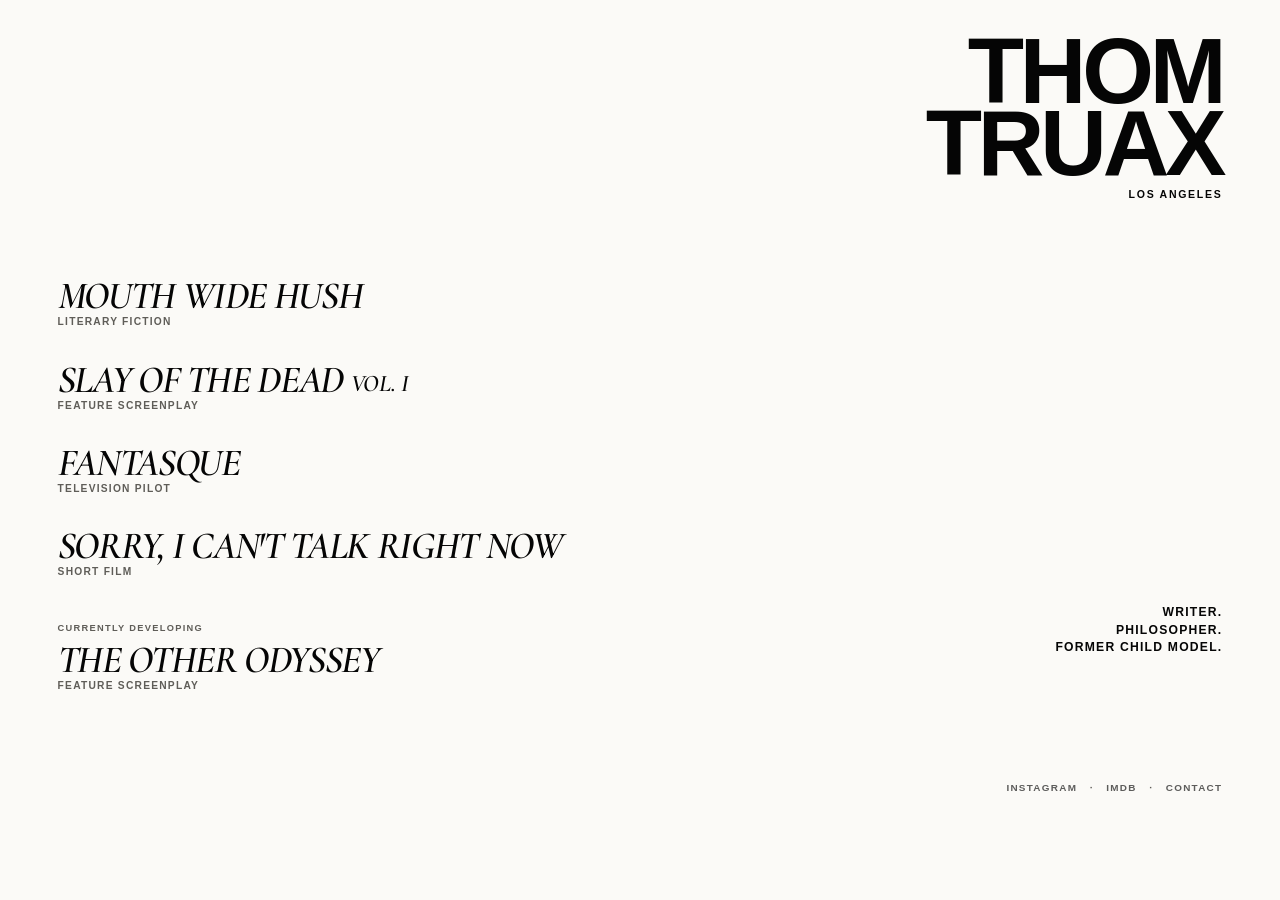
==== index.html @ f1294ccc "Fantasque" ====
<!DOCTYPE html>
<html lang="en">

<head>
    <meta charset="UTF-8">
    <meta name="viewport" content="width=device-width, initial-scale=1">

    <title>Thom Truax</title>
    <meta name="description" content="The official website of Thom Truax, writer based in Los Angeles.">

    <link rel="preconnect" href="https://fonts.googleapis.com">
    <link rel="preconnect" href="https://fonts.gstatic.com" crossorigin>
    <link href="https://fonts.googleapis.com/css2?family=Cormorant+Garamond:wght@400;500;600;700&display=swap" rel="stylesheet">

    <link rel="stylesheet" href="style.css">
</head>

<body class="home-page">
    <main class="page">
        <header class="hero">
            <h1>THOM TRUAX</h1>
            <p class="location">Los Angeles</p>
        </header>

        <hr>

        <section class="projects">
            <ul>
                <li>
                    <a class="mouth-wide-hush-link" href="mouth-wide-hush.html">
                        <span class="title">MOUTH WIDE HUSH</span>
                        <span class="medium">Literary Fiction</span>
                    </a>
                </li>

                <li>
                    <a class="slay-link" href="slay-of-the-dead.html">
                        <span class="title">SLAY OF THE DEAD <span class="volume">VOL. I</span></span>
                        <span class="medium">Feature Screenplay</span>
                    </a>
                </li>

                <li>
                    <a class="phantasmagoria-link" href="phantasmagoria.html">
                        <span class="title">FANTASQUE</span>
                        <span class="medium">Television Pilot</span>
                    </a>
                </li>

                <li>
                    <a class="sorry-link" href="sorry-i-cant-talk.html">
                        <span class="title">SORRY, I CAN'T TALK RIGHT NOW</span>
                        <span class="medium">Short Film</span>
                    </a>
                </li>

                <li class="current-development">
                    <p class="development-label">Currently Developing</p>
                    <a class="other-odyssey-link" href="the-other-odyssey.html">
                        <span class="title">THE OTHER ODYSSEY</span>
                        <span class="medium">Feature Screenplay</span>
                    </a>
                </li>
            </ul>
        </section>

        <hr>

        <section class="about">
            <p>
                Writer.<br>
                Philosopher.<br>
                Former Child Model.
            </p>
        </section>

        <hr>

        <footer>
            <nav>
                <a href="https://www.instagram.com/thomtruax/" target="_blank" rel="noopener">Instagram</a>
                <span>·</span>
                <a href="https://www.imdb.com/name/nm4881147/" target="_blank" rel="noopener">IMDb</a>
                <span>·</span>
                <a href="mailto:thomtruax@gmail.com">Contact</a>
            </nav>
        </footer>
    </main>

    <script>
        document.querySelector(".mouth-wide-hush-link").addEventListener("click", function(event){
            if (event.metaKey || event.ctrlKey || event.shiftKey || event.altKey || event.button !== 0) {
                return;
            }

            event.preventDefault();
            var destination = event.currentTarget.href;
            document.body.classList.add("fade-to-black");

            window.setTimeout(function(){
                window.location.href = destination;
            }, 320);
        });
    </script>
</body>

</html>
---- style.css ----
/*==================================================
THOM TRUAX
STYLE.CSS
==================================================*/

:root{
    --paper:#fbfaf7;
    --ink:#050505;
    --soft:#5f5d58;
    --rule:#ddd5ca;
    --accent:#8f7657;
    --column:540px;
    --serif:"Cormorant Garamond",serif;
    --sans:"Helvetica Neue",Arial,sans-serif;
    --condensed:"Arial Narrow","Helvetica Neue Condensed","Roboto Condensed","Helvetica Neue",Arial,sans-serif;
    --moose-cursor:url("data:image/svg+xml,%3Csvg xmlns='http://www.w3.org/2000/svg' width='54' height='46' viewBox='0 0 54 46'%3E%3Cpath d='M13 9 C8 2 5 2 3 4 C7 7 8 11 8 16 C5 14 3 15 2 17 C5 20 9 20 12 18 C15 21 19 23 22 24 L22 31 C20 34 19 38 21 42 L33 42 C35 38 34 34 32 31 L32 24 C35 23 39 21 42 18 C45 20 49 20 52 17 C51 15 49 14 46 16 C46 11 47 7 51 4 C49 2 46 2 41 9 C40 5 38 3 35 3 C36 7 36 11 34 15 C32 13 30 12 27 12 C24 12 22 13 20 15 C18 11 18 7 19 3 C16 3 14 5 13 9 Z' fill='%23050505'/%3E%3Cpath d='M20 23 C20 16 34 16 34 23 L32 34 C31 38 23 38 22 34 Z' fill='%23806a4c'/%3E%3Cpath d='M19 23 L12 21 L16 27 Z M35 23 L42 21 L38 27 Z' fill='%23806a4c'/%3E%3Cpath d='M24 27 L30 27 L28 34 L26 34 Z' fill='%23050505'/%3E%3Ccircle cx='24' cy='24' r='1.3' fill='%23f2e6c9'/%3E%3Ccircle cx='30' cy='24' r='1.3' fill='%23f2e6c9'/%3E%3Cpath d='M21 18 C24 16 30 16 33 18' stroke='%23f2e6c9' stroke-width='1.3' fill='none' opacity='.8'/%3E%3C/svg%3E") 27 23;
    --mask-cursor:url("data:image/svg+xml,%3Csvg xmlns='http://www.w3.org/2000/svg' width='32' height='24' viewBox='0 0 32 24'%3E%3Cpath d='M3 8 C7 3 12 5 16 8 C20 5 25 3 29 8 C27 15 22 19 16 17 C10 19 5 15 3 8 Z' fill='%23050505'/%3E%3Cellipse cx='11' cy='10' rx='3.2' ry='2.1' fill='%23fbfaf7'/%3E%3Cellipse cx='21' cy='10' rx='3.2' ry='2.1' fill='%23fbfaf7'/%3E%3Cpath d='M14 15 C15 16 17 16 18 15' stroke='%23b08a55' stroke-width='1' fill='none'/%3E%3C/svg%3E") 16 12;
    --lipstick-cursor:url("data:image/svg+xml,%3Csvg xmlns='http://www.w3.org/2000/svg' width='28' height='32' viewBox='0 0 28 32'%3E%3Cpath d='M13 2 L20 7 L16 14 L8 9 Z' fill='%23c43b71'/%3E%3Cpath d='M8 9 L16 14 L12 22 L4 17 Z' fill='%23050505'/%3E%3Cpath d='M4 17 L12 22 L10 29 L1 24 Z' fill='%23fbfaf7' stroke='%23050505' stroke-width='1.4'/%3E%3Cpath d='M12 22 L20 27 L18 31 L10 29 Z' fill='%23050505'/%3E%3Cpath d='M10 5 L17 10' stroke='%23fbfaf7' stroke-width='1' opacity='.75'/%3E%3C/svg%3E") 7 25;
    --eggplant-cursor:url("data:image/svg+xml,%3Csvg xmlns='http://www.w3.org/2000/svg' width='40' height='40' viewBox='0 0 40 40'%3E%3Cpath d='M21 8 C18 9 15 11 12 14 C6 20 5 29 10 34 C15 39 24 37 30 31 C34 27 36 23 35 18 C34 13 27 6 21 8 Z' fill='%235b2a86'/%3E%3Cpath d='M16 13 C10 18 8 27 12 31 C16 35 25 33 30 27 C32 25 33 22 33 20 C30 24 27 28 22 31 C17 34 13 33 11 30 C8 25 10 18 16 13 Z' fill='%238a4fc4' opacity='.95'/%3E%3Cpath d='M21 9 C22 5 25 3 29 4 C28 7 26 9 23 10 C26 9 30 9 34 12 C30 14 26 14 23 11 C24 14 23 17 20 20 C18 16 18 12 21 9 Z' fill='%23418a39'/%3E%3Cpath d='M25 4 C26 6 25 9 22 11' stroke='%23b5d74a' stroke-width='1.6' fill='none' stroke-linecap='round'/%3E%3C/svg%3E") 10 30;
    --moon-cursor:url("assets/moon-cursor.png") 32 32;
    --trireme-cursor:url("data:image/svg+xml,%3Csvg xmlns='http://www.w3.org/2000/svg' width='38' height='26' viewBox='0 0 38 26'%3E%3Cg fill='%23050505'%3E%3Cpath d='M18 1h1.5v15H18z'/%3E%3Cpath d='M17 3 7 14h10zM20.5 4v10h9z'/%3E%3Cpath d='M3 16h31l-4 6H8z'/%3E%3Cpath d='m3 17-3 2 7 .5z'/%3E%3Cpath d='m10 20-6 5h2l6-5zm5 0-5 6h2l5-6zm5 0-3 6h2l3-6zm5 0-1 6h2l1-6zm5 0 2 5h2l-2-5z'/%3E%3C/g%3E%3C/svg%3E") 4 19;
}

*,
*::before,
*::after{
    box-sizing:border-box;
}

html{
    margin:0;
    padding:0;
}

body,
h1,
p,
ul,
li,
hr{
    margin:0;
    padding:0;
}

body{
    background:var(--paper);
    color:var(--ink);
    font-family:var(--serif);
    font-size:18.5px;
    line-height:1.62;
    text-rendering:optimizeLegibility;
    -webkit-font-smoothing:antialiased;
}

body::after{
    content:"";
    position:fixed;
    inset:0;
    z-index:20;
    background:#000;
    opacity:0;
    pointer-events:none;
    transition:opacity .32s ease;
}

body.fade-to-black::after{
    opacity:1;
}

.page{
    width:min(76vw,var(--column));
    margin:clamp(4.6rem,9vw,6.75rem) auto clamp(3.25rem,7vw,5rem);
}

/* Masthead */

.hero{
    display:flex;
    flex-direction:column;
    align-items:flex-end;
    text-align:right;
    margin-bottom:3.15rem;
}

.hero h1{
    font-size:clamp(2.28rem,5.1vw,2.56rem);
    font-weight:500;
    line-height:1;
    letter-spacing:.105em;
    text-transform:uppercase;
    transform:translateX(clamp(1.9rem,5vw,2.85rem));
}

.location{
    margin-top:.4rem;
    color:var(--soft);
    font-size:.7rem;
    letter-spacing:.36em;
    text-transform:uppercase;
    transform:translateX(clamp(1.9rem,5vw,2.85rem));
}

/* Project Pages */

.index-link{
    margin-bottom:clamp(3.5rem,8vw,5.5rem);
    font-size:.78rem;
    letter-spacing:.08em;
    line-height:1.4;
    text-transform:uppercase;
}

.index-link a{
    color:var(--ink);
    opacity:.62;
    text-decoration:none;
    transition:opacity .24s ease;
}

.project-header{
    max-width:32rem;
}

.project-header h1{
    font-size:clamp(2.15rem,6vw,3.25rem);
    font-weight:500;
    letter-spacing:.035em;
    line-height:1.02;
    text-transform:uppercase;
}

.project-medium{
    margin-bottom:.65rem;
    color:var(--soft);
    font-size:.78rem;
    font-style:italic;
    letter-spacing:.025em;
}

.project-status{
    margin-top:.9rem;
    color:var(--soft);
    font-family:var(--sans);
    font-size:.68rem;
    font-weight:700;
    letter-spacing:.14em;
    line-height:1;
    text-transform:uppercase;
}

.other-odyssey-page{
    min-height:100svh;
    overflow:hidden;
    background:
        url("assets/other-odyssey-goddess-decay.png?v=4") center center / clamp(40rem,55vw,55rem) auto repeat,
        #d8c5a6;
    color:#17130f;
}

.other-odyssey-page::before{
    content:"";
    position:fixed;
    inset:0;
    z-index:0;
    background:
        radial-gradient(ellipse 48% 20% at 50% 17%,rgba(250,246,236,.9) 0%,rgba(250,246,236,.68) 46%,rgba(250,246,236,.18) 78%,transparent 100%),
        linear-gradient(180deg,rgba(247,239,222,.2),rgba(247,239,222,.04) 58%);
    pointer-events:none;
}

.other-odyssey-page .page{
    position:relative;
    z-index:1;
    width:100%;
    height:100svh;
    margin:0;
    padding:clamp(1.35rem,3.2vw,2.8rem) clamp(1.35rem,4vw,4rem);
    display:grid;
    grid-template-rows:1fr;
}

.other-odyssey-page .project-header{
    width:min(92vw,60rem);
    max-width:none;
    align-self:start;
    justify-self:center;
    margin-top:clamp(2.4rem,7vh,5.25rem);
    text-align:center;
    text-shadow:0 1px 0 rgba(245,233,210,.72);
}

.other-odyssey-page .project-header h1{
    font-size:clamp(2.55rem,6.6vw,6.4rem);
    font-weight:500;
    letter-spacing:.065em;
    line-height:.88;
}

.other-odyssey-page .project-medium{
    margin-bottom:.75rem;
    color:#2d261e;
    font-family:var(--sans);
    font-size:.68rem;
    font-style:normal;
    font-weight:700;
    letter-spacing:.14em;
    line-height:1;
    text-transform:uppercase;
}

.other-odyssey-page .project-status{
    margin-top:1.15rem;
    color:#2d261e;
    font-size:.62rem;
    letter-spacing:.18em;
}

@media (max-width:700px){
    .other-odyssey-page{
        background-size:40rem auto;
        background-position:center center;
    }

    .other-odyssey-page .page{
        padding:1.3rem;
    }

    .other-odyssey-page .project-header{
        width:100%;
        margin-top:4.4rem;
    }

    .other-odyssey-page .project-header h1{
        font-size:clamp(2.55rem,14vw,4.1rem);
        line-height:.86;
    }
}

.project-intro{
    max-width:26rem;
}

.project-intro p{
    color:#46413c;
    font-size:.92rem;
    line-height:1.84;
}

.project-sorry-i-cant-talk{
    min-height:100svh;
    overflow:hidden;
    background:#080404;
    color:#fff4df;
    cursor:var(--eggplant-cursor),auto;
    font-family:var(--serif);
}

.project-sorry-i-cant-talk a{
    cursor:var(--eggplant-cursor),pointer;
}

.sorry-canvas{
    position:relative;
    width:100%;
    min-height:100svh;
    padding:clamp(1.2rem,3vw,2.75rem);
    overflow:hidden;
}

.sorry-image{
    position:fixed;
    inset:0;
    z-index:0;
    width:100vw;
    height:100svh;
    margin:0;
    overflow:hidden;
    background:#080404;
}

.sorry-image::after{
    content:"";
    position:absolute;
    inset:0;
    background:
        linear-gradient(90deg,rgba(7,3,3,.5),rgba(7,3,3,.03) 32%,rgba(7,3,3,.36)),
        linear-gradient(0deg,rgba(5,2,2,.82),rgba(5,2,2,.18) 36%,rgba(5,2,2,.22) 72%,rgba(5,2,2,.58));
    pointer-events:none;
}

.sorry-image img{
    width:100%;
    height:100%;
    display:block;
    object-fit:cover;
    object-position:center center;
    transform:translateX(1.2%) scale(1.018);
    transform-origin:center center;
    filter:saturate(.92) contrast(1.05) brightness(.9);
}

.sorry-nav,
.sorry-poster{
    position:relative;
    z-index:2;
}

.sorry-nav{
    display:flex;
    align-items:flex-start;
    justify-content:space-between;
    gap:1rem;
    font-family:var(--sans);
    font-size:.64rem;
    font-weight:800;
    letter-spacing:.14em;
    line-height:1;
    text-transform:uppercase;
}

.sorry-nav a{
    color:#fff4df;
    opacity:.72;
    text-decoration:none;
    text-shadow:0 1px 14px rgba(0,0,0,.9);
    transition:opacity .24s ease;
}

.sorry-poster{
    position:relative;
    min-height:calc(100svh - clamp(2.4rem,6vw,5.5rem));
    display:grid;
    grid-template-columns:minmax(9rem,1fr) minmax(24rem,58rem) minmax(9rem,1fr);
    grid-template-rows:1fr;
    align-items:end;
    padding-top:clamp(2.8rem,6vw,5.25rem);
}

.sorry-laurels{
    align-self:center;
    width:min(16vw,12rem);
    display:flex;
    flex-direction:column;
    align-items:center;
    justify-content:center;
    gap:clamp(1rem,2vw,1.6rem);
}

.sorry-laurels-left{
    grid-column:1;
    justify-self:start;
    margin-left:clamp(.25rem,2vw,2rem);
}

.sorry-laurels-right{
    grid-column:3;
    justify-self:end;
    margin-right:clamp(.25rem,2vw,2rem);
}

.sorry-laurels img{
    width:clamp(5.75rem,11vw,10rem);
    max-height:clamp(4rem,7.2vw,7rem);
    object-fit:contain;
    filter:drop-shadow(0 .14rem .35rem rgba(0,0,0,.75));
}

.sorry-laurels .sorry-laurel-feature{
    width:clamp(7.5rem,15vw,14rem);
    max-height:clamp(5rem,9.5vw,9rem);
}

.sorry-laurels-left .sorry-laurel-feature{
    filter:brightness(0) invert(1) drop-shadow(0 .14rem .35rem rgba(0,0,0,.75));
}

.sorry-title-lockup{
    grid-column:2;
    justify-self:center;
    align-self:end;
    width:min(78vw,60rem);
    padding-bottom:clamp(1.15rem,3.1vw,2.6rem);
    text-align:center;
    text-shadow:0 .08rem .75rem rgba(0,0,0,.82),0 .02rem .08rem rgba(0,0,0,.9);
}

.sorry-title-lockup p{
    margin-bottom:clamp(.55rem,1vw,.85rem);
    color:#dfc89f;
    font-family:var(--sans);
    font-size:clamp(.62rem,.95vw,.82rem);
    font-weight:800;
    letter-spacing:.2em;
    line-height:1;
    text-transform:uppercase;
}

.sorry-title-lockup h1{
    margin:0;
    color:rgba(255,241,212,.9);
    font-size:clamp(2.65rem,6.9vw,6.35rem);
    font-weight:600;
    letter-spacing:.025em;
    line-height:.87;
    opacity:.94;
    text-transform:uppercase;
}

@media (hover:hover){
    .sorry-nav a:hover{
        opacity:1;
    }
}

/* Phantasmagoria */

.project-phantasmagoria{
    min-height:100svh;
    background:
        radial-gradient(circle at 44% 39%,rgba(255,226,205,.16),transparent 18rem),
        linear-gradient(90deg,rgba(29,13,21,.82),rgba(29,13,21,.34) 38%,rgba(8,6,10,.58)),
        linear-gradient(0deg,rgba(6,4,7,.88),rgba(6,4,7,.22) 44%,rgba(255,226,236,.16)),
        url("assets/P1.jpg") center center / cover no-repeat fixed,
        #120b10;
    color:#fff0e4;
    background-blend-mode:soft-light,multiply,normal,normal;
    cursor:var(--moose-cursor),auto;
}

.project-phantasmagoria a{
    cursor:var(--moose-cursor),pointer;
}

.project-phantasmagoria::before{
    content:"";
    position:fixed;
    inset:0;
    z-index:-1;
    background:
        linear-gradient(180deg,rgba(255,244,224,.1),transparent 22%,rgba(28,9,16,.32)),
        repeating-linear-gradient(90deg,rgba(255,255,255,.035) 0 1px,transparent 1px 8px),
        repeating-linear-gradient(0deg,rgba(255,255,255,.025) 0 1px,transparent 1px 5px),
        radial-gradient(circle at 14% 82%,rgba(214,67,90,.2),transparent 18rem);
    opacity:.46;
    pointer-events:none;
}

.project-phantasmagoria::after{
    content:"";
    position:fixed;
    inset:0;
    z-index:-1;
    background:
        radial-gradient(circle at 50% 50%,transparent 0 28%,rgba(8,4,7,.18) 56%,rgba(8,4,7,.58) 100%),
        linear-gradient(115deg,rgba(255,228,190,.11),transparent 26%,rgba(82,32,56,.18) 70%,transparent);
    filter:blur(10px);
    opacity:.72;
    transform:scale(1.035);
    pointer-events:none;
}

.project-phantasmagoria .page{
    width:100%;
    min-height:100svh;
    margin:0;
    padding:clamp(1.35rem,3vw,2.4rem);
    display:flex;
    flex-direction:column;
    justify-content:space-between;
    gap:clamp(2.5rem,8vw,6rem);
}

.project-phantasmagoria .index-link{
    margin-bottom:0;
    font-family:var(--sans);
    font-size:.66rem;
    font-weight:700;
    letter-spacing:.15em;
}

.project-phantasmagoria .index-link a,
.project-phantasmagoria footer a{
    color:#f4ead9;
    text-shadow:0 1px 16px rgba(0,0,0,.86);
}

.phantasmagoria-copy{
    width:min(84vw,29rem);
    margin:auto auto clamp(2rem,5vw,4.2rem) clamp(.15rem,4vw,4.8rem);
}

.phantasmagoria-copy h1{
    margin:0 0 1rem;
    color:#fff2e3;
    cursor:var(--moose-cursor),auto;
    font-size:clamp(1.8rem,4.7vw,4rem);
    font-style:italic;
    font-weight:600;
    letter-spacing:-.035em;
    line-height:.9;
    text-transform:uppercase;
    text-shadow:0 1px 22px rgba(0,0,0,.9);
}

.phantasmagoria-copy p{
    max-width:24rem;
    margin:0;
    color:#ead8c8;
    font-size:.98rem;
    line-height:1.74;
    text-shadow:0 1px 18px rgba(0,0,0,.9);
}

.phantasmagoria-bible-link{
    display:inline-block;
    color:#d8c7b8;
    font-family:var(--sans);
    font-size:.59rem;
    font-weight:600;
    letter-spacing:.12em;
    line-height:1.4;
    opacity:.48;
    text-decoration:none;
    text-shadow:0 1px 14px rgba(0,0,0,.78);
    text-transform:uppercase;
    transition:color .24s ease, opacity .24s ease;
}

.project-phantasmagoria .project-medium{
    color:#a9b3ad;
    font-family:var(--sans);
    font-size:.67rem;
    font-style:normal;
    font-weight:700;
    letter-spacing:.17em;
    text-transform:uppercase;
}

.project-phantasmagoria hr{
    border-color:rgba(234,222,200,.22);
    margin:clamp(1.55rem,3.4vw,2.5rem) 0;
}

.project-phantasmagoria footer{
    display:flex;
    align-items:flex-end;
    justify-content:space-between;
    gap:1.25rem;
    margin-top:0;
}

.project-phantasmagoria footer nav{
    color:#9ea59c;
    justify-content:flex-end;
    font-family:var(--sans);
    font-size:.66rem;
    font-weight:700;
    letter-spacing:.14em;
}

@media (hover:hover){
    .phantasmagoria-bible-link:hover{
        color:#f4ead9;
        opacity:.72;
    }
}

/* Dividers */

hr{
    border:none;
    border-top:1px solid var(--rule);
    margin:2rem 0 2.25rem;
}

/* Projects */

.projects{
    transform:translateX(clamp(-1.75rem,-3vw,-.9rem));
}

.projects ul{
    list-style:none;
}

.projects li{
    margin-bottom:1.48rem;
}

.projects li:last-child{
    margin-bottom:0;
}

.projects a{
    display:inline-block;
    color:inherit;
    text-decoration:none;
    transition:opacity .24s ease, transform .24s ease;
}

.projects a:focus-visible,
.index-link a:focus-visible,
footer a:focus-visible{
    outline:1px solid var(--accent);
    outline-offset:.24rem;
}

@media (hover:hover){
    .index-link a:hover{
        opacity:.92;
    }

    .projects a:hover{
        opacity:.72;
        transform:translateX(.1rem);
    }
}

.title{
    display:block;
    font-size:1.34rem;
    font-weight:500;
    letter-spacing:.045em;
    line-height:1.14;
    text-transform:uppercase;
}

.medium{
    display:block;
    margin-top:.18rem;
    color:var(--soft);
    font-size:.77rem;
    font-style:italic;
    letter-spacing:.018em;
}

/* About */

.about{
    max-width:26rem;
}

.about p{
    color:#46413c;
    font-size:.92rem;
    line-height:1.84;
}

/* Footer */

footer{
    margin-top:.7rem;
}

footer nav{
    display:flex;
    align-items:center;
    flex-wrap:wrap;
    gap:.78rem;
    color:var(--soft);
    font-size:.79rem;
    letter-spacing:.075em;
    line-height:1.4;
    text-transform:uppercase;
}

footer a{
    color:var(--ink);
    text-decoration:none;
    opacity:.64;
    transition:opacity .24s ease;
}

/* Homepage Composition */

.home-page{
    cursor:var(--moon-cursor),auto;
    overflow:hidden;
}

.home-page a{
    cursor:var(--moon-cursor),pointer;
}

.home-page .page{
    width:100%;
    height:100svh;
    margin:0;
    padding:clamp(1.7rem,4vh,3rem) clamp(1.35rem,4.5vw,4.4rem);
    display:grid;
    grid-template-columns:repeat(12,minmax(0,1fr));
    grid-template-rows:repeat(12,minmax(0,1fr));
    column-gap:clamp(1rem,2.4vw,2.3rem);
}

.home-page .hero{
    grid-column:7 / 13;
    grid-row:1 / 3;
    justify-self:end;
    align-self:start;
    margin-bottom:0;
}

.home-page .hero h1,
.home-page .location{
    transform:none;
}

.home-page .hero h1{
    font-family:var(--condensed);
    font-size:clamp(3.15rem,7.2vw,6.65rem);
    font-stretch:condensed;
    font-weight:900;
    letter-spacing:-.045em;
    line-height:.78;
    text-align:right;
}

.home-page .location{
    margin-top:.55rem;
    color:var(--ink);
    font-family:var(--sans);
    font-size:.66rem;
    font-weight:700;
    letter-spacing:.16em;
    line-height:1;
}

.home-page .page > hr{
    display:none;
}

.home-page .projects{
    grid-column:1 / 7;
    grid-row:5 / 11;
    align-self:end;
    transform:none;
    padding-left:0;
}

.home-page .projects a,
.home-page footer a{
    transition:none;
}

.home-page .mouth-wide-hush-link{
    cursor:var(--mask-cursor),pointer;
}

.home-page .slay-link{
    cursor:var(--lipstick-cursor),pointer;
}

.home-page .phantasmagoria-link{
    cursor:var(--moose-cursor),pointer;
}

.home-page .sorry-link{
    cursor:var(--eggplant-cursor),pointer;
}

.home-page .other-odyssey-link{
    cursor:var(--trireme-cursor),pointer;
}

.home-page .projects ul{
    max-width:39rem;
}

.home-page .projects li{
    margin-bottom:1.7rem;
}

.home-page .current-development{
    margin-top:2.45rem;
}

.home-page .development-label{
    margin-bottom:.58rem;
    color:var(--soft);
    font-family:var(--sans);
    font-size:.58rem;
    font-weight:700;
    letter-spacing:.14em;
    line-height:1;
    text-transform:uppercase;
}

.home-page .title{
    font-family:var(--serif);
    font-size:clamp(1.5rem,3vw,2.65rem);
    font-style:italic;
    font-weight:600;
    letter-spacing:-.035em;
    line-height:.9;
    text-transform:uppercase;
}

.home-page .volume{
    display:inline-block;
    font-size:.62em;
    letter-spacing:-.015em;
    transform:translateY(-.05em);
}

.home-page .medium{
    margin-top:.22rem;
    color:var(--soft);
    font-family:var(--sans);
    font-size:.64rem;
    font-style:normal;
    font-weight:700;
    letter-spacing:.12em;
    line-height:1;
    text-transform:uppercase;
}

.home-page .about{
    grid-column:9 / 13;
    grid-row:7 / 10;
    justify-self:end;
    align-self:end;
    max-width:18rem;
    margin-left:0;
    text-align:right;
    transform:none;
}

.home-page .about p{
    color:var(--ink);
    font-family:var(--sans);
    font-size:.76rem;
    font-weight:700;
    line-height:1.45;
    letter-spacing:.1em;
    text-transform:uppercase;
}

.home-page footer{
    grid-column:9 / 13;
    grid-row:11 / 12;
    justify-self:end;
    align-self:end;
    margin-top:0;
}

.home-page footer nav{
    justify-content:flex-end;
    font-family:var(--sans);
    font-size:.62rem;
    font-weight:700;
    letter-spacing:.13em;
}

@media (hover:hover){
    footer a:hover{
        opacity:.92;
    }
}

/* Mobile */

@media (max-width:700px){
    .project-sorry-i-cant-talk{
        overflow:hidden;
    }

    .sorry-canvas{
        min-height:100svh;
        padding:1.25rem;
    }

    .sorry-image img{
        object-position:41% center;
        transform:translateX(4.2%) scale(1.022);
        filter:saturate(.92) contrast(1.06) brightness(.82);
    }

    .sorry-image::after{
        background:
            linear-gradient(90deg,rgba(7,3,3,.58),rgba(7,3,3,.16) 45%,rgba(7,3,3,.48)),
            linear-gradient(0deg,rgba(5,2,2,.88),rgba(5,2,2,.2) 43%,rgba(5,2,2,.5));
    }

    .sorry-nav{
        font-size:.6rem;
        letter-spacing:.12em;
    }

    .sorry-poster{
        min-height:calc(100svh - 2.5rem);
        grid-template-columns:minmax(4.7rem,1fr) minmax(11.5rem,2fr) minmax(4.7rem,1fr);
        padding-top:3.4rem;
    }

    .sorry-laurels{
        width:auto;
        align-self:end;
        gap:.8rem;
        margin-bottom:clamp(7.2rem,28vh,13rem);
    }

    .sorry-laurels img{
        width:clamp(3.65rem,17vw,5rem);
        max-height:clamp(2.6rem,10vw,3.4rem);
    }

    .sorry-laurels .sorry-laurel-feature{
        width:clamp(4.55rem,22vw,6.1rem);
        max-height:clamp(3.3rem,13vw,4.4rem);
    }

    .sorry-laurels-left{
        margin-left:0;
    }

    .sorry-laurels-right{
        margin-right:0;
    }

    .sorry-title-lockup{
        grid-column:1 / 4;
        width:100%;
        padding-bottom:.85rem;
    }

    .sorry-title-lockup p{
        margin-bottom:.62rem;
        font-size:.6rem;
        letter-spacing:.16em;
    }

    .sorry-title-lockup h1{
        font-size:clamp(2.25rem,12.5vw,4.15rem);
        letter-spacing:.01em;
        line-height:.9;
        opacity:.92;
    }

    .home-page{
        overflow:auto;
    }

    .page{
        width:min(86vw,500px);
        margin:46px auto 38px;
    }

    .hero{
        margin-bottom:2.35rem;
    }

    hr{
        margin:1.7rem 0 1.9rem;
    }

    .hero h1,
    .location{
        transform:none;
    }

    .hero h1{
        font-size:2.05rem;
        letter-spacing:.085em;
    }

    .home-page .page{
        width:min(86vw,500px);
        height:auto;
        min-height:auto;
        display:block;
        padding:0;
        margin:34px auto 28px;
    }

    .home-page .hero{
        margin-bottom:2.65rem;
    }

    .home-page .hero h1,
    .home-page .location{
        transform:none;
    }

    .home-page .hero h1{
        font-size:clamp(3.45rem,15vw,5.65rem);
        letter-spacing:-.055em;
        line-height:.78;
    }

    .home-page .location{
        margin-top:.7rem;
        font-size:.64rem;
        letter-spacing:.14em;
    }

    .index-link{
        margin-bottom:3rem;
    }

    .project-header h1{
        font-size:2rem;
    }

    .projects{
        transform:none;
    }

    .home-page .projects{
        transform:none;
        padding-left:0;
    }

    .title{
        font-size:1.18rem;
        letter-spacing:.035em;
    }

    .home-page .title{
        font-size:clamp(1.72rem,8.5vw,2.65rem);
        letter-spacing:-.04em;
        line-height:.88;
    }

    .home-page .medium{
        margin-top:.38rem;
        font-size:.62rem;
        letter-spacing:.11em;
    }

    .home-page .current-development{
        margin-top:2.1rem;
    }

    .home-page .development-label{
        margin-bottom:.68rem;
        font-size:.6rem;
        letter-spacing:.12em;
    }

    .home-page .about{
        width:100%;
        max-width:none;
        margin-left:0;
        justify-self:auto;
        align-self:auto;
        margin-top:2.45rem;
        transform:none;
    }

    .home-page .about p{
        font-size:.72rem;
        line-height:1.5;
        letter-spacing:.1em;
    }

    .home-page footer{
        width:100%;
        justify-self:auto;
        align-self:auto;
        margin-top:2.35rem;
    }

    .home-page footer nav{
        justify-content:flex-start;
    }

    .projects li{
        margin-bottom:1.32rem;
    }

    footer nav{
        gap:.64rem;
        font-size:.76rem;
        letter-spacing:.055em;
    }
}

@media (max-width:430px){
    .page{
        width:min(84vw,500px);
        margin-top:40px;
    }

    .hero h1{
        font-size:1.92rem;
    }

    .location{
        font-size:.67rem;
        letter-spacing:.3em;
    }

    .title{
        font-size:1.1rem;
        line-height:1.18;
    }

    .medium{
        margin-top:.2rem;
    }
}

/* Mouth Wide Hush */

.mouth-page{
    min-height:100svh;
    overflow:hidden;
    cursor:var(--mask-cursor),auto;
    background:
        radial-gradient(circle at 72% 28%,rgba(176,138,85,.18),transparent 14rem),
        radial-gradient(circle at 18% 88%,rgba(255,244,221,.07),transparent 20rem),
        linear-gradient(135deg,#080605 0%,#17100d 44%,#030303 100%);
    color:#efe4cf;
    font-family:var(--serif);
}

.mouth-page::before{
    content:"";
    position:fixed;
    inset:0;
    z-index:1;
    background:
        radial-gradient(circle at 6% 31%,rgba(255,219,146,.19),transparent 4.75rem),
        radial-gradient(circle at 94% 31%,rgba(255,219,146,.16),transparent 5.25rem),
        radial-gradient(circle at 52% 13%,rgba(255,230,166,.11),transparent 7.25rem),
        linear-gradient(90deg,rgba(0,0,0,.3),transparent 30%,rgba(0,0,0,.34));
    mix-blend-mode:screen;
    opacity:.62;
    animation:mouth-candle-breathe 5.75s steps(1,end) infinite;
    pointer-events:none;
}

.mouth-page::after{
    content:"";
    position:fixed;
    inset:-6%;
    z-index:3;
    background:
        repeating-linear-gradient(0deg,rgba(255,255,255,.055) 0 1px,transparent 1px 4px),
        radial-gradient(circle at 18% 28%,rgba(255,255,255,.08),transparent .08rem),
        radial-gradient(circle at 74% 42%,rgba(255,255,255,.06),transparent .07rem),
        radial-gradient(circle at 46% 72%,rgba(255,255,255,.045),transparent .06rem),
        linear-gradient(90deg,rgba(255,0,0,.035),transparent 9%,rgba(0,255,255,.025) 92%,transparent);
    background-size:auto,3px 3px,4px 4px,5px 5px,100% 100%;
    mix-blend-mode:screen;
    opacity:.34;
    animation:mouth-tape-drift 6.5s steps(5,end) infinite;
    pointer-events:none;
}

.mouth-canvas{
    position:relative;
    z-index:1;
    height:100svh;
    padding:clamp(1.4rem,4vw,3.5rem);
    display:grid;
    grid-template-columns:repeat(12,minmax(0,1fr));
    grid-template-rows:repeat(12,minmax(0,1fr));
    gap:clamp(1rem,2vw,2rem);
}

.mouth-image{
    position:fixed;
    inset:0;
    z-index:0;
    width:100vw;
    height:100svh;
    margin:0;
    opacity:.94;
    overflow:hidden;
    filter:saturate(.84) contrast(1.1) brightness(.85) blur(.45px);
    animation:mouth-room-luminance 13s ease-in-out infinite alternate;
}

.mouth-image::before{
    content:"";
    position:absolute;
    inset:0;
    z-index:1;
    background:
        radial-gradient(circle at 50.3% 15.2%,rgba(255,219,142,.32),transparent .18rem),
        radial-gradient(circle at 51.6% 18.8%,rgba(255,219,142,.24),transparent .16rem),
        radial-gradient(circle at 48.4% 21.4%,rgba(255,219,142,.18),transparent .14rem),
        radial-gradient(circle at 54.2% 24.6%,rgba(255,219,142,.16),transparent .12rem),
        radial-gradient(circle at 40.6% 26.2%,rgba(255,232,172,.16),transparent .11rem),
        radial-gradient(circle at 67.3% 24.2%,rgba(255,232,172,.14),transparent .1rem),
        radial-gradient(circle at 84% 25%,rgba(255,202,125,.2),transparent 1.65rem),
        radial-gradient(circle at 17% 32%,rgba(255,202,125,.16),transparent 1.7rem);
    mix-blend-mode:screen;
    opacity:.24;
    animation:
        mouth-skyline-flicker 7.25s steps(1,end) infinite,
        mouth-candle-glint 2.6s steps(1,end) infinite;
    pointer-events:none;
}

.mouth-image::after{
    content:"";
    position:absolute;
    inset:0;
    z-index:2;
    background:
        radial-gradient(circle at 50% 18%,rgba(255,222,150,.12),transparent 8.5rem),
        linear-gradient(90deg,rgba(5,3,2,.6),rgba(5,3,2,.08) 40%,rgba(5,3,2,.3)),
        linear-gradient(0deg,rgba(5,3,2,.54),transparent 38%,rgba(5,3,2,.24)),
        linear-gradient(180deg,rgba(0,0,0,.15),rgba(0,0,0,.06) 36%,rgba(0,0,0,.42));
}

.mouth-image img{
    width:100%;
    height:100%;
    display:block;
    object-fit:cover;
    object-position:center center;
}

.mouth-nav,
.mouth-header,
.mouth-dialogue,
.mouth-timecode{
    position:relative;
    z-index:4;
}

.mouth-nav{
    grid-column:1 / 13;
    grid-row:1;
    display:flex;
    align-items:flex-start;
    justify-content:space-between;
    gap:1rem;
    font-family:var(--sans);
    font-size:.64rem;
    font-weight:700;
    letter-spacing:.14em;
    line-height:1;
    text-transform:uppercase;
}

.mouth-nav a{
    color:#efe4cf;
    cursor:var(--mask-cursor),pointer;
    opacity:.72;
    text-decoration:none;
}

.mouth-header{
    grid-column:2 / 10;
    grid-row:2 / 5;
    align-self:end;
}

.mouth-header p{
    margin-bottom:.75rem;
    color:#b08a55;
    font-family:var(--sans);
    font-size:.68rem;
    font-weight:700;
    letter-spacing:.18em;
    line-height:1;
}

.mouth-header h1{
    font-size:clamp(2.65rem,7.45vw,6.25rem);
    font-weight:600;
    letter-spacing:-.045em;
    line-height:.78;
    text-transform:uppercase;
}

.mouth-dialogue{
    grid-column:2 / 6;
    grid-row:9 / 12;
    align-self:start;
    margin:0;
}

.mouth-dialogue blockquote{
    margin:0;
    color:rgba(239,228,207,.76);
    font-size:clamp(.9rem,1.15vw,1.08rem);
    font-style:italic;
    font-weight:500;
    letter-spacing:.035em;
    line-height:1.45;
}

.mouth-dialogue span{
    display:block;
    opacity:0;
    animation:mouth-dialogue-reveal .44s ease-out forwards;
}

.mouth-dialogue span:nth-child(1){
    animation-delay:.8s;
}

.mouth-dialogue span:nth-child(2){
    animation-delay:2.45s;
}

.mouth-dialogue span:nth-child(3){
    animation-delay:4.1s;
}

.mouth-timecode{
    grid-column:10 / 13;
    grid-row:12;
    align-self:end;
    justify-self:end;
    margin:0;
    color:#efe4cf;
    font-family:var(--sans);
    font-size:.58rem;
    font-weight:700;
    letter-spacing:.16em;
    line-height:1;
    opacity:.42;
    text-shadow:0 0 .4rem rgba(239,228,207,.18);
    animation:mouth-timecode-waver 5s steps(1,end) infinite;
}

@media (hover:hover){
    .mouth-nav a:hover{
        opacity:1;
    }
}

@media (max-width:760px){
    .mouth-page{
        min-height:100svh;
        overflow:hidden;
    }

    .mouth-canvas{
        height:100svh;
        min-height:100svh;
        display:grid;
        grid-template-columns:repeat(6,minmax(0,1fr));
        grid-template-rows:repeat(12,minmax(0,1fr));
        padding:1.35rem;
    }

    .mouth-image{
        position:fixed;
        inset:0;
        width:100vw;
        height:100svh;
        margin:0;
        opacity:.84;
        filter:saturate(.82) contrast(1.08) brightness(.83) blur(.4px);
    }

    .mouth-image::after{
        background:
            radial-gradient(circle at 52% 22%,rgba(255,222,150,.1),transparent 8.25rem),
            linear-gradient(90deg,rgba(5,3,2,.64),rgba(5,3,2,.16) 54%,rgba(5,3,2,.52)),
            linear-gradient(0deg,rgba(5,3,2,.6),transparent 46%,rgba(5,3,2,.28));
    }

    .mouth-image img{
        object-position:52% center;
    }

    .mouth-nav{
        grid-column:1 / 7;
        grid-row:1;
        margin-bottom:0;
    }

    .mouth-header{
        grid-column:1 / 7;
        grid-row:3 / 6;
        align-self:end;
        margin-bottom:0;
    }

    .mouth-header h1{
        font-size:clamp(3rem,14.25vw,5.15rem);
    }

    .mouth-dialogue{
        grid-column:1 / 6;
        grid-row:9 / 11;
        align-self:start;
    }

    .mouth-dialogue blockquote{
        font-size:clamp(.86rem,3.6vw,1.02rem);
        line-height:1.48;
    }

    .mouth-timecode{
        grid-column:4 / 7;
        grid-row:12;
        font-size:.54rem;
        opacity:.34;
    }

}

@keyframes mouth-candle-breathe{
    0%,
    100%{
        opacity:.58;
    }

    12%{
        opacity:.7;
    }

    14%{
        opacity:.54;
    }

    28%,
    44%{
        opacity:.66;
    }

    47%{
        opacity:.5;
    }

    51%,
    74%{
        opacity:.72;
    }

    77%{
        opacity:.6;
    }
}

@keyframes mouth-room-luminance{
    0%{
        opacity:.93;
    }

    45%{
        opacity:.96;
    }

    63%{
        opacity:.94;
    }

    100%{
        opacity:.97;
    }
}

@keyframes mouth-skyline-flicker{
    0%,
    19%,
    31%,
    58%,
    100%{
        opacity:.22;
    }

    20%{
        opacity:.36;
    }

    22%{
        opacity:.16;
    }

    33%,
    35%{
        opacity:.3;
    }

    60%{
        opacity:.4;
    }

    61%{
        opacity:.18;
    }
}

@keyframes mouth-candle-glint{
    0%,
    100%{
        filter:brightness(1);
    }

    18%{
        filter:brightness(1.12);
    }

    21%{
        filter:brightness(.96);
    }

    49%{
        filter:brightness(1.08);
    }

    51%{
        filter:brightness(1.16);
    }

    54%{
        filter:brightness(1);
    }
}

@keyframes mouth-dialogue-reveal{
    from{
        opacity:0;
        transform:translateY(.18rem);
    }

    to{
        opacity:1;
        transform:translateY(0);
    }
}

@keyframes mouth-tape-drift{
    0%{
        transform:translate3d(0,0,0);
        opacity:.28;
    }

    28%{
        transform:translate3d(.14rem,-.08rem,0);
        opacity:.36;
    }

    53%{
        transform:translate3d(-.1rem,.12rem,0);
        opacity:.31;
    }

    74%{
        transform:translate3d(.08rem,.04rem,0);
        opacity:.4;
    }

    100%{
        transform:translate3d(0,0,0);
        opacity:.32;
    }
}

@keyframes mouth-timecode-waver{
    0%,
    38%,
    42%,
    100%{
        opacity:.42;
        transform:translateX(0);
    }

    39%{
        opacity:.18;
        transform:translateX(-1px);
    }

    41%{
        opacity:.5;
        transform:translateX(1px);
    }
}

/* Slay of the Dead */

.slay-page{
    min-height:100svh;
    overflow:hidden;
    cursor:var(--lipstick-cursor),auto;
    background:#020104;
    color:#fff5e8;
    font-family:var(--serif);
}

.slay-page::before{
    content:"";
    position:fixed;
    inset:0;
    z-index:1;
    background:
        radial-gradient(circle at 50% 50%,rgba(255,222,231,.2),transparent 13rem),
        radial-gradient(circle at 50% 50%,rgba(255,34,135,.16),transparent 24rem),
        radial-gradient(circle at 18% 18%,rgba(255,255,255,.04),transparent 14rem),
        radial-gradient(circle at 82% 84%,rgba(255,46,147,.11),transparent 18rem),
        linear-gradient(135deg,rgba(13,5,16,.94),rgba(2,1,4,.86) 48%,rgba(8,2,8,.96));
    pointer-events:none;
}

.slay-page::after{
    content:"";
    position:fixed;
    inset:0;
    z-index:1;
    background:
        radial-gradient(circle at 50% 50%,transparent 0 17rem,rgba(255,255,255,.08) 17.05rem 17.12rem,transparent 17.2rem),
        radial-gradient(circle at 50% 50%,transparent 0 28rem,rgba(255,75,154,.08) 28.05rem 28.12rem,transparent 28.2rem);
    opacity:.34;
    pointer-events:none;
}

.slay-canvas{
    position:relative;
    z-index:2;
    height:100svh;
    padding:clamp(1.35rem,4vw,3.6rem);
    overflow:hidden;
}

.slay-image{
    position:fixed;
    inset:0;
    z-index:0;
    width:100vw;
    height:100svh;
    margin:0;
    overflow:hidden;
    opacity:.18;
    filter:saturate(.7) contrast(1.15) brightness(.42) blur(.4px);
    mix-blend-mode:screen;
}

.slay-image img{
    width:100%;
    height:100%;
    display:block;
    object-fit:cover;
    object-position:center center;
}

.slay-nav,
.slay-header{
    position:relative;
    z-index:8;
}

.slay-nav{
    position:absolute;
    top:clamp(1.25rem,3.2vw,2.9rem);
    left:clamp(1.25rem,3.2vw,2.9rem);
    right:clamp(1.25rem,3.2vw,2.9rem);
    display:flex;
    align-items:flex-start;
    justify-content:space-between;
    gap:1rem;
    font-family:var(--sans);
    font-size:.64rem;
    font-weight:800;
    letter-spacing:.14em;
    line-height:1;
    text-transform:uppercase;
}

.slay-nav a{
    color:#fff5e8;
    cursor:var(--lipstick-cursor),pointer;
    opacity:.72;
    text-decoration:none;
}

.slay-system{
    position:absolute;
    left:50%;
    top:50%;
    z-index:4;
    width:min(82vw,52rem);
    aspect-ratio:1;
    transform:translate(-50%,-50%);
}

.ton618{
    position:absolute;
    inset:10%;
    z-index:4;
    border-radius:50%;
    background:
        radial-gradient(circle at 50% 50%,#000 0 54%,rgba(0,0,0,.98) 58%,rgba(18,4,18,.78) 63%,rgba(255,220,225,.18) 65%,transparent 67%),
        conic-gradient(from 224deg,rgba(255,238,230,.02),rgba(255,207,218,.38),rgba(255,67,157,.1),rgba(255,245,232,.44),rgba(32,6,26,.06),rgba(255,207,218,.2),rgba(255,238,230,.02));
    box-shadow:
        0 0 1rem rgba(255,238,230,.18),
        0 0 7rem rgba(255,38,139,.18),
        0 0 20rem rgba(0,0,0,.88);
    transform:rotate(-15deg) scaleX(1.12);
}

.ton618::before,
.ton618::after,
.slay-horizon{
    content:"";
    position:absolute;
    border-radius:50%;
    pointer-events:none;
}

.ton618::before{
    inset:7%;
    background:#000;
    box-shadow:
        inset 0 0 3rem rgba(255,255,255,.03),
        0 0 4rem rgba(0,0,0,.95);
}

.ton618::after{
    inset:-11%;
    background:
        conic-gradient(from 128deg,transparent 0 9%,rgba(255,245,232,.45) 13%,rgba(255,75,154,.18) 19%,transparent 31%,rgba(255,230,230,.38) 45%,transparent 55%,rgba(255,75,154,.24) 70%,transparent 86%);
    -webkit-mask:radial-gradient(circle,transparent 0 59%,#000 61% 69%,transparent 71%);
    mask:radial-gradient(circle,transparent 0 59%,#000 61% 69%,transparent 71%);
    filter:blur(.7px);
    opacity:.78;
}

.slay-horizon{
    inset:-18%;
    background:
        conic-gradient(from 132deg,transparent 0 11%,rgba(255,248,235,.24) 16%,rgba(255,45,145,.14) 24%,transparent 35%,rgba(255,222,231,.18) 48%,transparent 62%,rgba(255,72,158,.16) 75%,transparent 88%);
    -webkit-mask:radial-gradient(circle,transparent 0 62%,#000 64% 72%,transparent 74%);
    mask:radial-gradient(circle,transparent 0 62%,#000 64% 72%,transparent 74%);
    opacity:.66;
    filter:blur(1px);
    animation:slay-horizon-turn 28s linear infinite;
}

.slay-header{
    position:absolute;
    left:50%;
    top:50%;
    z-index:6;
    width:min(58vw,30rem);
    text-align:center;
    transform:translate(-50%,-50%) rotate(-8deg);
    mix-blend-mode:screen;
}

.slay-header h1{
    max-width:none;
    font-family:var(--condensed);
    font-size:clamp(4.25rem,9.3vw,9rem);
    font-stretch:condensed;
    font-weight:900;
    letter-spacing:0;
    line-height:.7;
    opacity:.94;
    text-shadow:
        0 0 .5rem rgba(255,244,232,.3),
        0 0 2rem rgba(255,50,145,.28),
        .45rem .1rem 1.8rem rgba(0,0,0,.88);
    text-transform:uppercase;
}

.slay-header h1 span{
    display:block;
    margin-top:.08em;
    color:#ff4b9a;
    font-size:.22em;
    letter-spacing:0;
    line-height:1;
}

.slay-orbit{
    position:absolute;
    inset:0;
    z-index:5;
    border-radius:50%;
}

.fragment{
    --x:50%;
    --y:50%;
    --pull:0deg;
    --scale:1;
    --blur:0;
    position:absolute;
    left:var(--x);
    top:var(--y);
    display:block;
    color:#fff5e8;
    opacity:var(--o,.78);
    filter:blur(var(--blur));
    transform:translate(-50%,-50%) rotate(var(--pull)) scale(var(--scale));
    transform-origin:center;
}

.fragment::before{
    content:"";
    position:absolute;
    left:50%;
    top:50%;
    z-index:-1;
    width:clamp(2rem,8vw,7rem);
    height:1px;
    background:linear-gradient(90deg,rgba(255,74,156,.24),transparent);
    transform:translateY(-50%) rotate(180deg);
    transform-origin:left center;
}

.fragment-sign{
    color:#ff4b9a;
    font-family:var(--sans);
    font-size:.82rem;
    font-weight:900;
    letter-spacing:.18em;
    line-height:.9;
    text-align:center;
    text-transform:uppercase;
    text-shadow:0 0 .7rem rgba(255,56,143,.8);
}

.fragment-sign-pink{
    --x:14%;
    --y:42%;
    --pull:18deg;
    --scale:1.04;
}

.fragment-sign-pony{
    --x:20%;
    --y:50%;
    --pull:24deg;
    --scale:.74;
}

.fragment-sign-club{
    --x:11%;
    --y:57%;
    --pull:8deg;
    --scale:.5;
    --blur:.3px;
}

.fragment-wig{
    --x:24%;
    --y:74%;
    --pull:-34deg;
    --scale:1.1;
    width:5rem;
    height:3.6rem;
    border-radius:54% 48% 46% 50%;
    background:
        radial-gradient(ellipse at 34% 32%,rgba(255,246,240,.86),transparent 38%),
        radial-gradient(ellipse at 62% 24%,rgba(210,200,196,.76),transparent 34%),
        radial-gradient(ellipse at 46% 78%,rgba(118,108,108,.72),transparent 48%),
        repeating-linear-gradient(102deg,rgba(255,245,238,.78) 0 .08rem,rgba(105,96,96,.48) .08rem .16rem,transparent .16rem .34rem);
    opacity:.7;
    box-shadow:0 0 1rem rgba(255,245,238,.08);
}

.fragment-wig::after{
    content:"";
    position:absolute;
    left:9%;
    right:8%;
    bottom:-.55rem;
    height:1.7rem;
    border-radius:0 0 50% 50%;
    background:repeating-linear-gradient(112deg,rgba(255,245,238,.55) 0 .07rem,transparent .07rem .28rem);
    transform:skewX(-12deg);
}

.fragment-kit{
    --x:73%;
    --y:78%;
    --pull:-135deg;
    --scale:.82;
    width:5rem;
    height:3.1rem;
    border:1px solid rgba(255,245,232,.66);
    border-radius:.22rem;
    transform:translate(-50%,-50%) rotate(var(--pull)) perspective(8rem) rotateX(48deg) scale(var(--scale));
}

.fragment-kit::after{
    content:"";
    position:absolute;
    inset:.55rem;
    border-top:1px solid rgba(255,75,154,.82);
    border-bottom:1px solid rgba(255,75,154,.32);
}

.fragment-lipstick{
    --x:41%;
    --y:82%;
    --pull:-72deg;
    --scale:.88;
    width:.72rem;
    height:4rem;
    border-radius:.2rem;
    background:linear-gradient(#ff2d83 0 35%,#f4dfd2 35% 48%,#151015 48%);
}

.fragment-lash{
    --x:87%;
    --y:56%;
    --pull:-166deg;
    --scale:.8;
    width:5.2rem;
    height:1.8rem;
    border-top:.18rem solid rgba(255,245,232,.76);
    border-radius:50%;
}

.fragment-lash::after{
    content:"";
    position:absolute;
    inset:-.2rem .4rem auto;
    height:1.2rem;
    background:repeating-linear-gradient(100deg,transparent 0 .42rem,rgba(255,245,232,.68) .42rem .48rem,transparent .48rem .74rem);
}

.fragment-ornament{
    --x:59%;
    --y:8%;
    --pull:103deg;
    --scale:.58;
    width:2.2rem;
    aspect-ratio:1;
    border-radius:50%;
    background:radial-gradient(circle at 34% 26%,#fff5e8,#ff4b9a 38%,#260315 72%);
    box-shadow:0 0 1rem rgba(255,75,154,.44);
}

.fragment-tinsel{
    --x:34%;
    --y:15%;
    --pull:62deg;
    --scale:1.18;
    width:7.4rem;
    height:.45rem;
    background:repeating-linear-gradient(90deg,#fff5e8 0 .18rem,#ff4b9a .18rem .34rem,transparent .34rem .56rem);
    opacity:.46;
}

.fragment-glass{
    --x:19%;
    --y:78%;
    --pull:-31deg;
    --scale:.76;
    width:2.1rem;
    height:4.1rem;
    border:.12rem solid rgba(255,245,232,.65);
    border-top:none;
    clip-path:polygon(24% 0,76% 0,62% 60%,54% 60%,54% 92%,78% 92%,78% 100%,22% 100%,22% 92%,46% 92%,46% 60%,38% 60%);
}

.fragment-hat{
    --x:17%;
    --y:69%;
    --pull:-18deg;
    --scale:.84;
    width:5rem;
    height:2.2rem;
    border:.16rem solid rgba(255,245,232,.68);
    border-top:none;
    border-radius:0 0 50% 50%;
}

.fragment-hat::after{
    content:"";
    position:absolute;
    left:-.55rem;
    right:-.55rem;
    bottom:-.25rem;
    height:.32rem;
    background:rgba(255,75,154,.72);
    border-radius:50%;
}

.fragment-zombie{
    --scale:.76;
    width:4.8rem;
    height:1.35rem;
    border-top:.28rem solid rgba(173,191,160,.74);
    border-radius:50%;
    box-shadow:1.35rem .38rem 0 -.48rem rgba(173,191,160,.54);
}

.fragment-zombie::after{
    content:"";
    position:absolute;
    right:-1.05rem;
    top:-.62rem;
    width:1.55rem;
    height:1.35rem;
    border-radius:50% 44% 42% 50%;
    background:rgba(173,191,160,.66);
    box-shadow:
        -.62rem .65rem 0 -.4rem rgba(173,191,160,.76),
        .22rem .18rem 0 -.16rem rgba(16,38,18,.88);
}

.fragment-zombie-one{
    --x:86%;
    --y:57%;
    --pull:-164deg;
    --scale:.92;
}

.fragment-zombie-two{
    --x:39%;
    --y:13%;
    --pull:76deg;
    --scale:.52;
    --blur:.45px;
    opacity:.5;
}

.fragment-pussy-wagon{
    --x:12%;
    --y:25%;
    --pull:31deg;
    --scale:.7;
    width:8.3rem;
    height:2.2rem;
    display:flex;
    align-items:center;
    justify-content:center;
    color:#2a050f;
    font-family:var(--sans);
    font-size:.52rem;
    font-weight:900;
    letter-spacing:.16em;
    text-transform:uppercase;
    background:#ffd91f;
    border-radius:1.2rem .45rem .45rem 1.2rem;
    box-shadow:
        inset 0 -.28rem 0 rgba(0,0,0,.22),
        0 0 1.4rem rgba(255,217,31,.3);
}

@media (hover:hover){
    .slay-nav a:hover{
        opacity:1;
    }
}

@media (max-width:760px){
    .slay-page{
        overflow:hidden;
    }

    .slay-page::before{
        background:
            radial-gradient(circle at 50% 49%,rgba(255,222,231,.2),transparent 10rem),
            radial-gradient(circle at 50% 49%,rgba(255,34,135,.14),transparent 17rem),
            linear-gradient(135deg,rgba(13,5,16,.94),rgba(2,1,4,.92) 52%,rgba(8,2,8,.98));
    }

    .slay-page::after{
        opacity:.12;
    }

    .slay-canvas{
        height:100svh;
        padding:1.35rem;
    }

    .slay-image{
        position:fixed;
        opacity:.82;
    }

    .slay-image img{
        object-position:center center;
    }

    .slay-nav{
        top:1.35rem;
        left:1.35rem;
        right:1.35rem;
    }

    .slay-system{
        width:min(112vw,32rem);
        top:50%;
    }

    .slay-header h1{
        font-size:clamp(3.05rem,16vw,5.4rem);
    }

    .fragment{
        --scale:calc(var(--scale) * .78);
    }

    .fragment-sign,
    .fragment-zombie,
    .fragment-kit{
        opacity:.42;
    }
}

@keyframes slay-horizon-turn{
    to{
        transform:rotate(360deg);
    }
}

/* Slay of the Dead - finished artwork presentation */

.slay-page{
    background:#02030a;
}

.slay-page::before{
    background-image:url("assets/slay-hero-reference-v2.png");
    background-position:center bottom;
    background-repeat:no-repeat;
    background-size:cover;
    opacity:1;
}

.slay-page::after{
    display:none;
}

.slay-canvas{
    height:100svh;
    padding:clamp(1.35rem,4vw,3.8rem);
    background:none;
}

.slay-nebula-energy{
    position:absolute;
    inset:0;
    z-index:2;
    pointer-events:none;
    background:
        radial-gradient(ellipse at 35% 23%,rgba(255,112,35,.09),rgba(255,112,35,.045) 16%,transparent 34%),
        radial-gradient(ellipse at 24% 62%,rgba(255,139,45,.075),rgba(255,139,45,.035) 14%,transparent 31%),
        radial-gradient(ellipse at 75% 27%,rgba(74,166,255,.07),rgba(74,166,255,.035) 17%,transparent 36%),
        radial-gradient(ellipse at 66% 44%,rgba(96,182,255,.052),rgba(96,182,255,.026) 12%,transparent 28%);
    filter:blur(1rem);
    mix-blend-mode:screen;
    opacity:.18;
    transform:translate3d(0,0,0) scale(1);
    animation:slay-nebula-current 10.5s ease-in-out infinite;
}

.slay-nebula-map{
    position:absolute;
    inset:0;
    width:100%;
    height:100%;
    overflow:visible;
}

.slay-current{
    fill:none;
    stroke-linecap:round;
    stroke-linejoin:round;
    stroke-width:.38;
    stroke-dasharray:7 15;
    stroke-dashoffset:34;
    opacity:.7;
    filter:blur(.045rem);
    animation:slay-current-travel 10.5s ease-in-out infinite;
}

.slay-current-orange{
    stroke:rgba(255,142,50,.95);
}

.slay-current-blue{
    stroke:rgba(103,193,255,.92);
}

.slay-current-two{
    animation-duration:38s;
    animation-delay:-13s;
    opacity:.3;
}

.slay-current-three{
    animation-duration:36s;
    animation-delay:-8s;
    opacity:.34;
}

.slay-current-four{
    animation-duration:41s;
    animation-delay:-19s;
    opacity:.25;
}

.slay-current-title{
    stroke-width:.48;
    stroke-dasharray:8 15;
    opacity:.82;
    filter:blur(.025rem);
    animation:slay-current-to-title 10.5s ease-in-out infinite;
}

.slay-current-title-left{
    animation-delay:-1.2s;
}

.slay-current-title-right{
    animation-delay:-3.4s;
}

.slay-title-charge{
    position:absolute;
    left:50%;
    top:45.2%;
    z-index:4;
    width:min(38rem,45vw);
    height:min(13rem,16vw);
    border-radius:50%;
    background:
        radial-gradient(ellipse at 40% 45%,rgba(255,143,49,.22),transparent 42%),
        radial-gradient(ellipse at 61% 42%,rgba(88,172,255,.22),transparent 45%),
        radial-gradient(ellipse at 50% 51%,rgba(255,255,236,.2),transparent 54%);
    filter:blur(.52rem);
    mix-blend-mode:screen;
    opacity:.16;
    pointer-events:none;
    transform:translate(-50%,-50%) scale(.96);
    animation:slay-title-anoint 10.5s ease-in-out infinite;
}

.slay-energy-descent{
    position:absolute;
    left:50%;
    top:53%;
    z-index:4;
    width:.26rem;
    height:38%;
    border-radius:999px;
    background:linear-gradient(
        to bottom,
        rgba(255,236,190,0),
        rgba(255,236,190,.72) 16%,
        rgba(255,80,176,.42) 68%,
        rgba(255,73,173,0)
    );
    box-shadow:
        0 0 .72rem rgba(255,230,181,.62),
        0 0 1.8rem rgba(255,78,175,.36);
    filter:blur(.04rem);
    mix-blend-mode:screen;
    opacity:0;
    pointer-events:none;
    transform:translateX(-50%) scaleY(.18);
    transform-origin:top center;
    animation:slay-energy-descent 10.5s ease-in-out infinite;
}

.slay-horizon-whisper{
    position:absolute;
    left:50%;
    top:92.4%;
    z-index:5;
    width:clamp(8rem,11vw,11.25rem);
    height:clamp(2.1rem,3.2vw,3.3rem);
    opacity:.74;
    pointer-events:none;
    transform:translate(-50%,-50%);
}

.slay-neon-breath{
    position:absolute;
    left:50%;
    top:34%;
    width:50%;
    height:.52rem;
    border-radius:999px;
    background:rgba(255,73,173,.25);
    box-shadow:
        0 0 .38rem rgba(255,73,173,.76),
        0 0 1.15rem rgba(255,73,173,.48),
        0 0 2.15rem rgba(255,73,173,.26);
    mix-blend-mode:screen;
    opacity:.68;
    transform:translate(-50%,-50%);
    animation:slay-neon-breath 10.5s steps(1,end) infinite;
}

.slay-star-pulse{
    position:absolute;
    inset:0;
    z-index:5;
    pointer-events:none;
}

.slay-star{
    --x:50%;
    --y:30%;
    --s:1;
    --delay:0s;
    --star-color:255,246,221;
    --star-glow:255,166,87;
    position:absolute;
    left:var(--x);
    top:var(--y);
    width:.62rem;
    height:.62rem;
    border-radius:50%;
    background:rgba(var(--star-color),.82);
    box-shadow:
        0 0 .5rem rgba(var(--star-color),.52),
        0 0 1.4rem rgba(var(--star-glow),.26),
        0 0 2.4rem rgba(var(--star-glow),.12);
    mix-blend-mode:screen;
    opacity:.54;
    transform:translate(-50%,-50%) scale(var(--s));
    animation:slay-star-faint var(--cycle,16s) ease-in-out var(--delay) infinite;
}

.slay-star::before,
.slay-star::after{
    content:"";
    position:absolute;
    left:50%;
    top:50%;
    width:360%;
    height:.045rem;
    border-radius:999px;
    background:rgba(var(--star-color),.32);
    transform:translate(-50%,-50%);
}

.slay-star::after{
    width:.045rem;
    height:360%;
}

.slay-star-one{
    --x:22.4%;
    --y:66.8%;
    --s:1.05;
    --delay:-4s;
    --cycle:15s;
    --star-color:255,246,221;
    --star-glow:255,146,55;
}

.slay-star-two{
    --x:75.1%;
    --y:6.7%;
    --s:.72;
    --delay:-9s;
    --cycle:19s;
    --star-color:166,215,255;
    --star-glow:45,136,255;
}

.slay-zombie{
    --x:50%;
    --y:80%;
    --s:1;
    --arm:.04turn;
    position:absolute;
    left:var(--x);
    top:var(--y);
    width:.24rem;
    height:.58rem;
    border-radius:45% 45% 18% 18%;
    background:rgba(2,4,4,.78);
    box-shadow:0 0 .18rem rgba(255,44,148,.035);
    opacity:.18;
    transform:translate(-50%,-50%) scale(var(--s));
}

.slay-zombie::before{
    content:"";
    position:absolute;
    left:50%;
    top:-.17rem;
    width:.2rem;
    height:.2rem;
    border-radius:50%;
    background:rgba(2,4,4,.74);
    transform:translateX(-50%);
}

.slay-zombie::after{
    content:"";
    position:absolute;
    left:-.23rem;
    top:.15rem;
    width:.62rem;
    height:.045rem;
    background:rgba(2,4,4,.58);
    transform:rotate(var(--arm));
    transform-origin:80% center;
}

.slay-zombie-one{
    --x:7%;
    --y:76%;
    --s:.85;
    --arm:.03turn;
}

.slay-zombie-two{
    --x:22%;
    --y:86%;
    --s:.68;
    --arm:-.08turn;
    opacity:.13;
}

.slay-zombie-three{
    --x:78%;
    --y:84%;
    --s:.74;
    --arm:.47turn;
    opacity:.15;
}

.slay-zombie-four{
    --x:94%;
    --y:74%;
    --s:.9;
    --arm:.54turn;
}

@keyframes slay-neon-breath{
    0%,
    100%{
        opacity:.48;
        box-shadow:
            0 0 .32rem rgba(255,73,173,.68),
            0 0 1rem rgba(255,73,173,.38),
            0 0 1.9rem rgba(255,73,173,.2);
    }

    18%{
        opacity:.44;
    }

    41%{
        opacity:.55;
    }

    52%{
        opacity:1;
        box-shadow:
            0 0 .58rem rgba(255,73,173,1),
            0 0 1.75rem rgba(255,73,173,.78),
            0 0 3.4rem rgba(255,73,173,.46);
    }

    54%{
        opacity:.26;
        box-shadow:
            0 0 .12rem rgba(255,73,173,.28),
            0 0 .35rem rgba(255,73,173,.14),
            0 0 .72rem rgba(255,73,173,.07);
    }

    55%{
        opacity:.96;
        box-shadow:
            0 0 .5rem rgba(255,73,173,.94),
            0 0 1.45rem rgba(255,73,173,.66),
            0 0 2.8rem rgba(255,73,173,.36);
    }

    57%{
        opacity:.36;
    }

    59%{
        opacity:.74;
    }

    70%{
        opacity:.48;
    }

    73%{
        opacity:.25;
    }

    74%{
        opacity:.5;
    }
}

@keyframes slay-star-faint{
    0%,
    100%{
        opacity:.42;
        box-shadow:
            0 0 .42rem rgba(var(--star-color),.42),
            0 0 1.2rem rgba(var(--star-glow),.22),
            0 0 2.2rem rgba(var(--star-glow),.1);
        transform:translate(-50%,-50%) scale(var(--s));
    }

    38%{
        opacity:.58;
        box-shadow:
            0 0 .62rem rgba(var(--star-color),.56),
            0 0 1.55rem rgba(var(--star-glow),.3),
            0 0 2.8rem rgba(var(--star-glow),.14);
    }

    49%{
        opacity:.78;
        box-shadow:
            0 0 .8rem rgba(var(--star-color),.7),
            0 0 2rem rgba(var(--star-glow),.4),
            0 0 3.4rem rgba(var(--star-glow),.22);
        transform:translate(-50%,-50%) scale(calc(var(--s) * 1.18));
    }

    61%{
        opacity:.5;
        box-shadow:
            0 0 .54rem rgba(var(--star-color),.48),
            0 0 1.35rem rgba(var(--star-glow),.24),
            0 0 2.5rem rgba(var(--star-glow),.12);
        transform:translate(-50%,-50%) scale(calc(var(--s) * 1.05));
    }

    82%{
        opacity:.44;
    }
}

@keyframes slay-nebula-current{
    0%,
    100%{
        opacity:.1;
        transform:translate3d(0,0,0) scale(1);
        filter:blur(1.25rem);
    }

    35%{
        opacity:.24;
        transform:translate3d(.55rem,-.38rem,0) scale(1.018);
        filter:blur(.82rem);
    }

    48%{
        opacity:.2;
    }

    64%{
        opacity:.12;
        transform:translate3d(-.32rem,.22rem,0) scale(1.006);
        filter:blur(1.35rem);
    }
}

@keyframes slay-current-travel{
    0%,
    100%{
        stroke-dashoffset:34;
        opacity:.2;
    }

    28%{
        stroke-dashoffset:15;
        opacity:.78;
    }

    42%{
        stroke-dashoffset:-4;
        opacity:1;
    }

    68%{
        stroke-dashoffset:-22;
        opacity:.34;
    }
}

@keyframes slay-current-to-title{
    0%,
    100%{
        stroke-dashoffset:42;
        opacity:.12;
    }

    18%{
        opacity:.42;
    }

    35%{
        stroke-dashoffset:8;
        opacity:.95;
    }

    45%{
        stroke-dashoffset:-12;
        opacity:1;
    }

    58%{
        stroke-dashoffset:-32;
        opacity:.28;
    }
}

@keyframes slay-title-anoint{
    0%,
    100%{
        opacity:.08;
        transform:translate(-50%,-50%) scale(.96);
    }

    30%{
        opacity:.24;
    }

    43%{
        opacity:.72;
        transform:translate(-50%,-50%) scale(1.08);
    }

    51%{
        opacity:.5;
    }

    62%{
        opacity:.14;
        transform:translate(-50%,-50%) scale(1);
    }
}

@keyframes slay-energy-descent{
    0%,
    100%{
        opacity:0;
        transform:translateX(-50%) scaleY(.08);
    }

    41%{
        opacity:0;
        transform:translateX(-50%) scaleY(.08);
    }

    48%{
        opacity:.64;
        transform:translateX(-50%) scaleY(.62);
    }

    53%{
        opacity:1;
        transform:translateX(-50%) scaleY(1);
    }

    60%{
        opacity:.28;
        transform:translateX(-50%) scaleY(.86);
    }

    67%{
        opacity:0;
        transform:translateX(-50%) scaleY(.12);
    }
}

@keyframes slay-cosmic-breath{
    0%,
    100%{
        opacity:.045;
        transform:translate3d(0,0,0) scale(1);
    }

    44%{
        opacity:.11;
    }

    63%{
        opacity:.065;
        transform:translate3d(.28rem,-.16rem,0) scale(1.012);
    }
}

@media (max-width:760px){
    .slay-canvas{
        padding:1.35rem;
    }

    .slay-horizon-whisper{
        top:92.4%;
        width:clamp(5.75rem,22vw,7.25rem);
    }
}

@media (prefers-reduced-motion:reduce){
    *,
    *::before,
    *::after{
        transition:none !important;
        animation:none !important;
    }

    .mouth-dialogue span{
        opacity:1;
        transform:none;
    }

    .slay-nebula-energy,
    .slay-current,
    .slay-neon-breath,
    .slay-star{
        transition:none !important;
    }

    .slay-nebula-energy{
        animation:slay-nebula-current 18s ease-in-out infinite !important;
    }

    .slay-current{
        animation:slay-current-travel 18s ease-in-out infinite !important;
    }

    .slay-current-title{
        animation:slay-current-to-title 18s ease-in-out infinite !important;
    }

    .slay-title-charge{
        animation:slay-title-anoint 18s ease-in-out infinite !important;
    }

    .slay-energy-descent{
        animation:slay-energy-descent 18s ease-in-out infinite !important;
    }

    .slay-neon-breath{
        animation:slay-neon-breath 18s steps(1,end) infinite !important;
    }

    .slay-star{
        animation:slay-star-faint var(--cycle,16s) ease-in-out var(--delay) infinite !important;
    }
}

@media (max-width:700px){
    .project-phantasmagoria .page{
        width:100%;
        margin:0;
        padding:1.35rem;
    }

    .project-phantasmagoria footer{
        align-items:flex-start;
        flex-direction:column;
        gap:.75rem;
    }

    .project-phantasmagoria footer nav{
        justify-content:flex-start;
    }
}
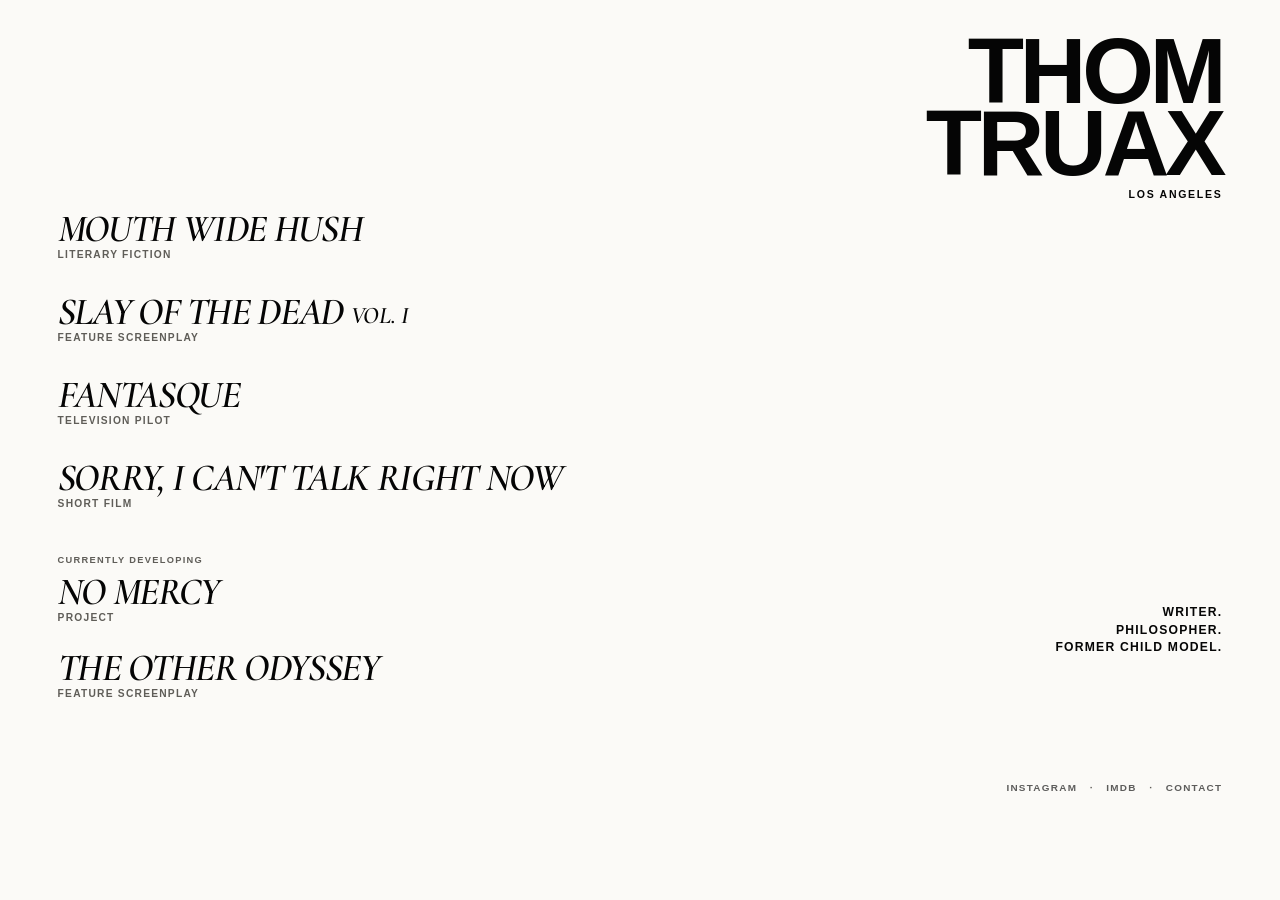
==== commit 02e07c20: "NO MERCY" ====
--- a/index.html
+++ b/index.html
@@ -56,6 +56,10 @@
 
                 <li class="current-development">
                     <p class="development-label">Currently Developing</p>
+                    <a class="no-mercy-link" href="no-mercy.html">
+                        <span class="title">NO MERCY</span>
+                        <span class="medium">Project</span>
+                    </a>
                     <a class="other-odyssey-link" href="the-other-odyssey.html">
                         <span class="title">THE OTHER ODYSSEY</span>
                         <span class="medium">Feature Screenplay</span>
--- a/style.css
+++ b/style.css
@@ -759,6 +759,10 @@
     cursor:var(--eggplant-cursor),pointer;
 }
 
+.home-page .no-mercy-link{
+    cursor:crosshair;
+}
+
 .home-page .other-odyssey-link{
     cursor:var(--trireme-cursor),pointer;
 }
@@ -773,6 +777,16 @@
 
 .home-page .current-development{
     margin-top:2.45rem;
+}
+
+.home-page .current-development > a{
+    display:block;
+    width:max-content;
+    max-width:100%;
+}
+
+.home-page .current-development > a + a{
+    margin-top:1.7rem;
 }
 
 .home-page .development-label{
@@ -855,6 +869,148 @@
 @media (hover:hover){
     footer a:hover{
         opacity:.92;
+    }
+}
+
+/* No Mercy */
+
+.no-mercy-page{
+    min-height:100svh;
+    overflow:hidden;
+    background:#b5090b;
+    color:#f3e9d3;
+    cursor:crosshair;
+}
+
+.no-mercy-page::before{
+    content:"";
+    position:fixed;
+    inset:0;
+    background:
+        linear-gradient(103deg,transparent 0 48.8%,rgba(31,0,0,.18) 49%,transparent 49.25%),
+        repeating-linear-gradient(0deg,rgba(255,244,218,.025) 0 1px,transparent 1px 5px),
+        radial-gradient(circle at 50% 45%,rgba(245,21,17,.7),transparent 54%);
+    mix-blend-mode:multiply;
+    pointer-events:none;
+}
+
+.no-mercy-page a{
+    cursor:crosshair;
+}
+
+.no-mercy-canvas{
+    position:relative;
+    width:100%;
+    min-height:100svh;
+    padding:clamp(1.3rem,3vw,2.6rem);
+    display:grid;
+    grid-template-columns:1fr auto;
+    grid-template-rows:auto 1fr auto;
+}
+
+.no-mercy-nav{
+    grid-column:1 / 3;
+    display:flex;
+    justify-content:space-between;
+    gap:1rem;
+    font-family:var(--sans);
+    font-size:.62rem;
+    font-weight:800;
+    letter-spacing:.16em;
+    line-height:1;
+    text-transform:uppercase;
+}
+
+.no-mercy-nav a{
+    color:inherit;
+    opacity:.78;
+    text-decoration:none;
+    transition:opacity .2s ease;
+}
+
+.no-mercy-title{
+    grid-column:1 / 3;
+    align-self:center;
+    justify-self:center;
+    width:min(91vw,76rem);
+    text-align:center;
+    transform:rotate(-2deg);
+}
+
+.no-mercy-title p{
+    margin:0 0 clamp(.55rem,1.2vw,1rem);
+    font-family:var(--sans);
+    font-size:clamp(.58rem,.75vw,.72rem);
+    font-weight:800;
+    letter-spacing:.34em;
+    text-transform:uppercase;
+}
+
+.no-mercy-title h1{
+    margin:0;
+    font-family:var(--condensed);
+    font-size:clamp(5rem,18.5vw,17rem);
+    font-stretch:condensed;
+    font-weight:900;
+    letter-spacing:-.09em;
+    line-height:.65;
+    text-transform:uppercase;
+    text-shadow:.035em .035em 0 rgba(40,0,0,.3);
+}
+
+.no-mercy-title h1 span{
+    display:inline-block;
+}
+
+.no-mercy-title h1 span:first-child{
+    font-family:var(--serif);
+    font-size:.58em;
+    font-style:italic;
+    font-weight:500;
+    letter-spacing:-.08em;
+    transform:translate(.11em,-.11em) rotate(5deg);
+}
+
+.no-mercy-mark{
+    grid-column:2;
+    align-self:end;
+    margin:0;
+    font-family:var(--sans);
+    font-size:.56rem;
+    font-weight:800;
+    letter-spacing:.2em;
+    opacity:.68;
+    writing-mode:vertical-rl;
+}
+
+@media (hover:hover){
+    .no-mercy-nav a:hover{
+        opacity:1;
+    }
+}
+
+@media (max-width:700px){
+    .no-mercy-canvas{
+        padding:1.25rem;
+    }
+
+    .no-mercy-title{
+        width:100%;
+        transform:rotate(-3deg) translateY(-1rem);
+    }
+
+    .no-mercy-title h1{
+        font-size:clamp(4.8rem,25vw,8rem);
+        line-height:.72;
+    }
+
+    .no-mercy-title h1 span{
+        display:block;
+    }
+
+    .no-mercy-title h1 span:first-child{
+        margin-bottom:.12em;
+        transform:rotate(5deg);
     }
 }
 
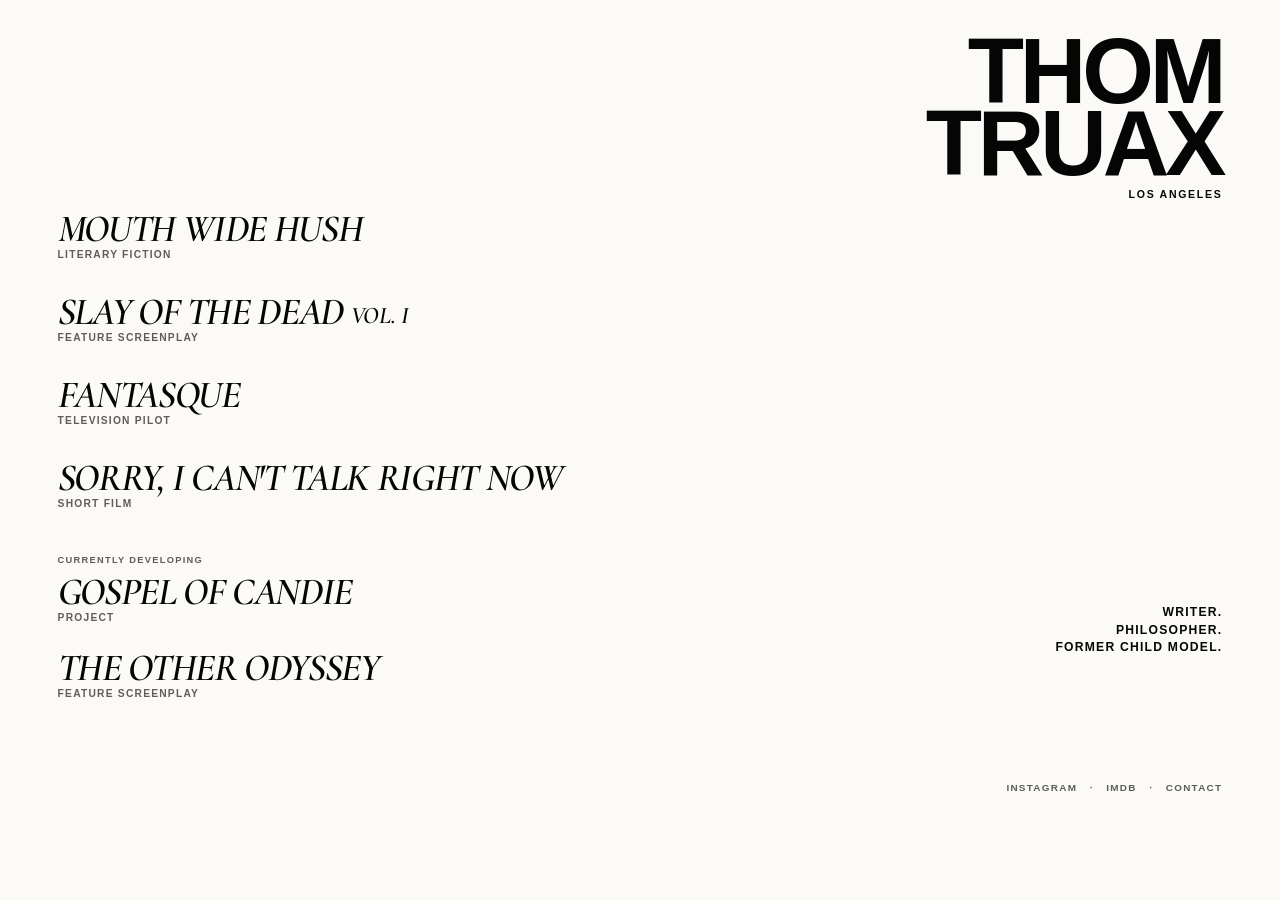
==== commit d679730d: "Gospel of" ====
--- a/index.html
+++ b/index.html
@@ -57,7 +57,7 @@
                 <li class="current-development">
                     <p class="development-label">Currently Developing</p>
                     <a class="no-mercy-link" href="no-mercy.html">
-                        <span class="title">NO MERCY</span>
+                        <span class="title">GOSPEL OF CANDIE</span>
                         <span class="medium">Project</span>
                     </a>
                     <a class="other-odyssey-link" href="the-other-odyssey.html">
--- a/style.css
+++ b/style.css
@@ -872,26 +872,55 @@
     }
 }
 
+/* Keep the fixed homepage composition usable in short or zoomed browser windows. */
+
+@media (min-width:701px) and (max-height:820px){
+    .home-page{
+        overflow-x:hidden;
+        overflow-y:auto;
+    }
+
+    .home-page .page{
+        height:auto;
+        min-height:100svh;
+        padding-top:clamp(1.15rem,3vh,1.7rem);
+        padding-bottom:clamp(1.15rem,3vh,1.7rem);
+    }
+
+    .home-page .projects{
+        grid-row:3 / 12;
+        align-self:center;
+    }
+
+    .home-page .projects li{
+        margin-bottom:clamp(.72rem,2.15vh,1.2rem);
+    }
+
+    .home-page .current-development{
+        margin-top:clamp(.85rem,2.5vh,1.4rem);
+    }
+
+    .home-page .current-development > a + a{
+        margin-top:clamp(.72rem,2.15vh,1.2rem);
+    }
+
+    .home-page .title{
+        font-size:clamp(1.35rem,4.5vh,2.25rem);
+    }
+
+    .home-page .medium{
+        margin-top:.18rem;
+    }
+}
+
 /* No Mercy */
 
 .no-mercy-page{
     min-height:100svh;
     overflow:hidden;
-    background:#b5090b;
-    color:#f3e9d3;
+    background:#1e1009;
+    color:#f4e4c1;
     cursor:crosshair;
-}
-
-.no-mercy-page::before{
-    content:"";
-    position:fixed;
-    inset:0;
-    background:
-        linear-gradient(103deg,transparent 0 48.8%,rgba(31,0,0,.18) 49%,transparent 49.25%),
-        repeating-linear-gradient(0deg,rgba(255,244,218,.025) 0 1px,transparent 1px 5px),
-        radial-gradient(circle at 50% 45%,rgba(245,21,17,.7),transparent 54%);
-    mix-blend-mode:multiply;
-    pointer-events:none;
 }
 
 .no-mercy-page a{
@@ -906,6 +935,47 @@
     display:grid;
     grid-template-columns:1fr auto;
     grid-template-rows:auto 1fr auto;
+    isolation:isolate;
+}
+
+.no-mercy-canvas::before,
+.no-mercy-canvas::after{
+    content:"";
+    position:absolute;
+    inset:0;
+    z-index:-1;
+    pointer-events:none;
+}
+
+.no-mercy-canvas::before{
+    background:
+        linear-gradient(90deg,rgba(31,13,5,.9) 0%,rgba(47,20,7,.68) 27%,rgba(35,14,4,.12) 55%,rgba(14,6,3,.08) 100%),
+        linear-gradient(0deg,rgba(20,8,3,.66) 0%,transparent 38%,rgba(35,14,4,.12) 100%);
+}
+
+.no-mercy-canvas::after{
+    opacity:.25;
+    background:
+        repeating-linear-gradient(0deg,rgba(255,241,207,.09) 0 1px,transparent 1px 4px),
+        radial-gradient(ellipse at center,transparent 46%,rgba(0,0,0,.58) 100%);
+    mix-blend-mode:multiply;
+}
+
+.no-mercy-image{
+    position:absolute;
+    inset:0;
+    z-index:-2;
+    margin:0;
+    overflow:hidden;
+}
+
+.no-mercy-image img{
+    width:100%;
+    height:100%;
+    display:block;
+    object-fit:cover;
+    object-position:center center;
+    filter:contrast(1.03) saturate(.88) sepia(.04);
 }
 
 .no-mercy-nav{
@@ -923,52 +993,88 @@
 
 .no-mercy-nav a{
     color:inherit;
-    opacity:.78;
+    opacity:.8;
     text-decoration:none;
+    text-shadow:0 1px 14px rgba(0,0,0,.85);
     transition:opacity .2s ease;
 }
 
 .no-mercy-title{
-    grid-column:1 / 3;
+    grid-column:1;
     align-self:center;
-    justify-self:center;
-    width:min(91vw,76rem);
-    text-align:center;
-    transform:rotate(-2deg);
-}
-
-.no-mercy-title p{
+    justify-self:start;
+    width:min(47vw,38rem);
+    margin-left:clamp(.15rem,3.6vw,4rem);
+    padding-top:clamp(2.5rem,6vh,5rem);
+    text-align:left;
+    text-shadow:0 .12rem 1.2rem rgba(0,0,0,.75);
+}
+
+.no-mercy-status{
     margin:0 0 clamp(.55rem,1.2vw,1rem);
     font-family:var(--sans);
-    font-size:clamp(.58rem,.75vw,.72rem);
+    font-size:clamp(.55rem,.65vw,.68rem);
     font-weight:800;
-    letter-spacing:.34em;
+    letter-spacing:.28em;
     text-transform:uppercase;
 }
 
 .no-mercy-title h1{
-    margin:0;
+    margin:0 0 clamp(.85rem,1.6vw,1.5rem);
     font-family:var(--condensed);
-    font-size:clamp(5rem,18.5vw,17rem);
+    font-size:clamp(4rem,7.8vw,7.8rem);
     font-stretch:condensed;
-    font-weight:900;
-    letter-spacing:-.09em;
-    line-height:.65;
+    font-weight:600;
+    letter-spacing:-.065em;
+    line-height:.57;
     text-transform:uppercase;
-    text-shadow:.035em .035em 0 rgba(40,0,0,.3);
+    text-shadow:.035em .04em 0 rgba(78,12,6,.78),0 .08em .3em rgba(0,0,0,.55);
 }
 
 .no-mercy-title h1 span{
-    display:inline-block;
+    display:block;
 }
 
 .no-mercy-title h1 span:first-child{
+    margin-bottom:.08em;
+}
+
+.no-mercy-title h1 .no-mercy-of{
+    margin:.02em 0 -.03em .12em;
     font-family:var(--serif);
-    font-size:.58em;
+    font-size:.38em;
     font-style:italic;
     font-weight:500;
-    letter-spacing:-.08em;
-    transform:translate(.11em,-.11em) rotate(5deg);
+    letter-spacing:-.02em;
+    line-height:1;
+    text-transform:lowercase;
+    transform:rotate(-5deg);
+    transform-origin:left center;
+}
+
+.no-mercy-title h1 span:not(.no-mercy-of){
+    font-weight:900;
+}
+
+.no-mercy-genre{
+    margin:0 0 clamp(1.3rem,2.3vw,2.1rem);
+    color:#d3b17a;
+    font-family:var(--sans);
+    font-size:clamp(.58rem,.72vw,.72rem);
+    font-weight:800;
+    letter-spacing:.19em;
+    text-transform:uppercase;
+}
+
+.no-mercy-logline{
+    margin:0;
+    max-width:27rem;
+    color:#f8e9c9;
+    font-size:clamp(1.32rem,2.25vw,2.15rem);
+    font-style:italic;
+    font-weight:600;
+    letter-spacing:-.015em;
+    line-height:1.05;
 }
 
 .no-mercy-mark{
@@ -980,6 +1086,7 @@
     font-weight:800;
     letter-spacing:.2em;
     opacity:.68;
+    text-shadow:0 1px 12px rgba(0,0,0,.9);
     writing-mode:vertical-rl;
 }
 
@@ -994,23 +1101,42 @@
         padding:1.25rem;
     }
 
+    .no-mercy-canvas::before{
+        background:
+            linear-gradient(0deg,rgba(18,8,4,.94) 0%,rgba(24,10,4,.76) 35%,rgba(22,9,4,.08) 66%,rgba(14,6,3,.32) 100%),
+            linear-gradient(90deg,rgba(19,8,4,.3),transparent 65%);
+    }
+
+    .no-mercy-image img{
+        object-position:62% center;
+    }
+
     .no-mercy-title{
+        grid-column:1 / 3;
+        align-self:end;
         width:100%;
-        transform:rotate(-3deg) translateY(-1rem);
+        margin:0 0 clamp(2rem,7vh,4.2rem);
+        padding:0;
     }
 
     .no-mercy-title h1{
-        font-size:clamp(4.8rem,25vw,8rem);
-        line-height:.72;
-    }
-
-    .no-mercy-title h1 span{
-        display:block;
-    }
-
-    .no-mercy-title h1 span:first-child{
-        margin-bottom:.12em;
-        transform:rotate(5deg);
+        margin-bottom:1rem;
+        font-size:clamp(4.25rem,21vw,6rem);
+        line-height:.58;
+    }
+
+    .no-mercy-status{
+        margin-bottom:.72rem;
+        font-size:.54rem;
+    }
+
+    .no-mercy-genre{
+        margin-bottom:1.15rem;
+        font-size:.56rem;
+    }
+
+    .no-mercy-logline{
+        font-size:clamp(1.42rem,7vw,1.85rem);
     }
 }
 
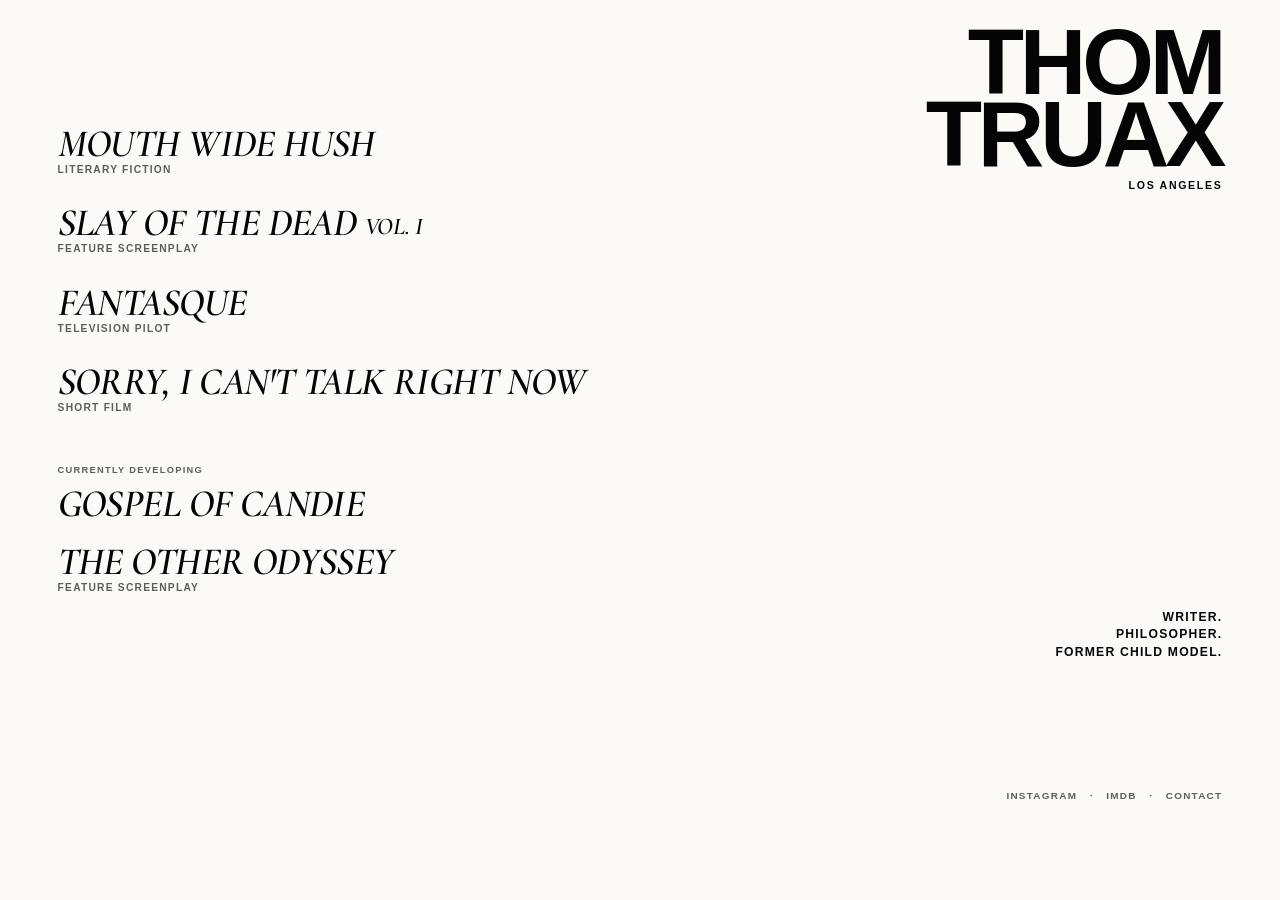
==== commit efaa7cd4: "Priejct1" ====
--- a/index.html
+++ b/index.html
@@ -58,7 +58,6 @@
                     <p class="development-label">Currently Developing</p>
                     <a class="no-mercy-link" href="no-mercy.html">
                         <span class="title">GOSPEL OF CANDIE</span>
-                        <span class="medium">Project</span>
                     </a>
                     <a class="other-odyssey-link" href="the-other-odyssey.html">
                         <span class="title">THE OTHER ODYSSEY</span>
--- a/style.css
+++ b/style.css
@@ -19,6 +19,7 @@
     --eggplant-cursor:url("data:image/svg+xml,%3Csvg xmlns='http://www.w3.org/2000/svg' width='40' height='40' viewBox='0 0 40 40'%3E%3Cpath d='M21 8 C18 9 15 11 12 14 C6 20 5 29 10 34 C15 39 24 37 30 31 C34 27 36 23 35 18 C34 13 27 6 21 8 Z' fill='%235b2a86'/%3E%3Cpath d='M16 13 C10 18 8 27 12 31 C16 35 25 33 30 27 C32 25 33 22 33 20 C30 24 27 28 22 31 C17 34 13 33 11 30 C8 25 10 18 16 13 Z' fill='%238a4fc4' opacity='.95'/%3E%3Cpath d='M21 9 C22 5 25 3 29 4 C28 7 26 9 23 10 C26 9 30 9 34 12 C30 14 26 14 23 11 C24 14 23 17 20 20 C18 16 18 12 21 9 Z' fill='%23418a39'/%3E%3Cpath d='M25 4 C26 6 25 9 22 11' stroke='%23b5d74a' stroke-width='1.6' fill='none' stroke-linecap='round'/%3E%3C/svg%3E") 10 30;
     --moon-cursor:url("assets/moon-cursor.png") 32 32;
     --trireme-cursor:url("data:image/svg+xml,%3Csvg xmlns='http://www.w3.org/2000/svg' width='38' height='26' viewBox='0 0 38 26'%3E%3Cg fill='%23050505'%3E%3Cpath d='M18 1h1.5v15H18z'/%3E%3Cpath d='M17 3 7 14h10zM20.5 4v10h9z'/%3E%3Cpath d='M3 16h31l-4 6H8z'/%3E%3Cpath d='m3 17-3 2 7 .5z'/%3E%3Cpath d='m10 20-6 5h2l6-5zm5 0-5 6h2l5-6zm5 0-3 6h2l3-6zm5 0-1 6h2l1-6zm5 0 2 5h2l-2-5z'/%3E%3C/g%3E%3C/svg%3E") 4 19;
+    --horse-cursor:url("data:image/svg+xml,%3Csvg xmlns='http://www.w3.org/2000/svg' width='42' height='42' viewBox='0 0 42 42'%3E%3Cpath d='M13 5 18 11C22 8 27 8 31 11L36 6 35 17C39 23 36 33 29 38H18C12 34 9 27 11 20Z' fill='%23120b07' stroke='%23f3dfb5' stroke-width='1.3' stroke-linejoin='round'/%3E%3Cpath d='M14 6 12 1 19 10M32 10 38 2 36 15' fill='%23120b07' stroke='%23f3dfb5' stroke-width='1.3' stroke-linejoin='round'/%3E%3Cpath d='M19 29C22 32 27 32 30 29M17 18l5 1M29 19l4-1' fill='none' stroke='%23f3dfb5' stroke-width='1.2' stroke-linecap='round'/%3E%3Ccircle cx='20' cy='20' r='1.4' fill='%23d59642'/%3E%3Ccircle cx='30' cy='20' r='1.4' fill='%23d59642'/%3E%3C/svg%3E") 21 20;
 }
 
 *,
@@ -732,10 +733,10 @@
 
 .home-page .projects{
     grid-column:1 / 7;
-    grid-row:5 / 11;
-    align-self:end;
+    grid-row:2 / 11;
+    align-self:start;
     transform:none;
-    padding-left:0;
+    padding:clamp(1.25rem,4vh,2.5rem) 0 0;
 }
 
 .home-page .projects a,
@@ -760,7 +761,7 @@
 }
 
 .home-page .no-mercy-link{
-    cursor:crosshair;
+    cursor:var(--horse-cursor),pointer;
 }
 
 .home-page .other-odyssey-link{
@@ -772,11 +773,11 @@
 }
 
 .home-page .projects li{
-    margin-bottom:1.7rem;
+    margin-bottom:1.8rem;
 }
 
 .home-page .current-development{
-    margin-top:2.45rem;
+    margin-top:3.8rem;
 }
 
 .home-page .current-development > a{
@@ -786,7 +787,7 @@
 }
 
 .home-page .current-development > a + a{
-    margin-top:1.7rem;
+    margin-top:1.8rem;
 }
 
 .home-page .development-label{
@@ -802,11 +803,11 @@
 
 .home-page .title{
     font-family:var(--serif);
-    font-size:clamp(1.5rem,3vw,2.65rem);
+    font-size:clamp(1.7rem,3.1vw,2.75rem);
     font-style:italic;
     font-weight:600;
-    letter-spacing:-.035em;
-    line-height:.9;
+    letter-spacing:-.02em;
+    line-height:.94;
     text-transform:uppercase;
 }
 
@@ -874,38 +875,40 @@
 
 /* Keep the fixed homepage composition usable in short or zoomed browser windows. */
 
-@media (min-width:701px) and (max-height:820px){
+@media (min-width:701px) and (max-height:980px){
     .home-page{
-        overflow-x:hidden;
-        overflow-y:auto;
+        overflow:hidden;
     }
 
     .home-page .page{
-        height:auto;
+        height:100svh;
         min-height:100svh;
         padding-top:clamp(1.15rem,3vh,1.7rem);
         padding-bottom:clamp(1.15rem,3vh,1.7rem);
     }
 
     .home-page .projects{
-        grid-row:3 / 12;
-        align-self:center;
+        grid-row:2 / 12;
+        align-self:start;
+        padding-top:clamp(1rem,3vh,1.75rem);
     }
 
     .home-page .projects li{
-        margin-bottom:clamp(.72rem,2.15vh,1.2rem);
+        margin-bottom:clamp(.95rem,2.4vh,1.35rem);
     }
 
     .home-page .current-development{
-        margin-top:clamp(.85rem,2.5vh,1.4rem);
+        margin-top:clamp(2.15rem,5.2vh,2.8rem);
     }
 
     .home-page .current-development > a + a{
-        margin-top:clamp(.72rem,2.15vh,1.2rem);
+        margin-top:clamp(.95rem,2.4vh,1.35rem);
     }
 
     .home-page .title{
-        font-size:clamp(1.35rem,4.5vh,2.25rem);
+        font-size:clamp(1.75rem,4.3vh,2.55rem);
+        letter-spacing:-.015em;
+        line-height:.96;
     }
 
     .home-page .medium{
@@ -975,7 +978,7 @@
     display:block;
     object-fit:cover;
     object-position:center center;
-    filter:contrast(1.03) saturate(.88) sepia(.04);
+    filter:contrast(1.02) saturate(.92);
 }
 
 .no-mercy-nav{
@@ -1003,15 +1006,15 @@
     grid-column:1;
     align-self:center;
     justify-self:start;
-    width:min(47vw,38rem);
-    margin-left:clamp(.15rem,3.6vw,4rem);
+    width:min(52vw,45rem);
+    margin-left:clamp(.15rem,3vw,3.25rem);
     padding-top:clamp(2.5rem,6vh,5rem);
     text-align:left;
     text-shadow:0 .12rem 1.2rem rgba(0,0,0,.75);
 }
 
 .no-mercy-status{
-    margin:0 0 clamp(.55rem,1.2vw,1rem);
+    margin:0 0 clamp(.8rem,1.4vw,1.25rem);
     font-family:var(--sans);
     font-size:clamp(.55rem,.65vw,.68rem);
     font-weight:800;
@@ -1020,13 +1023,12 @@
 }
 
 .no-mercy-title h1{
-    margin:0 0 clamp(.85rem,1.6vw,1.5rem);
-    font-family:var(--condensed);
-    font-size:clamp(4rem,7.8vw,7.8rem);
-    font-stretch:condensed;
+    margin:0 0 clamp(1.15rem,2vw,1.8rem);
+    font-family:var(--sans);
+    font-size:clamp(4.8rem,9.4vw,9.4rem);
     font-weight:600;
-    letter-spacing:-.065em;
-    line-height:.57;
+    letter-spacing:-.035em;
+    line-height:.63;
     text-transform:uppercase;
     text-shadow:.035em .04em 0 rgba(78,12,6,.78),0 .08em .3em rgba(0,0,0,.55);
 }
@@ -1036,11 +1038,11 @@
 }
 
 .no-mercy-title h1 span:first-child{
-    margin-bottom:.08em;
+    margin-bottom:.12em;
 }
 
 .no-mercy-title h1 .no-mercy-of{
-    margin:.02em 0 -.03em .12em;
+    margin:.08em 0 .02em .12em;
     font-family:var(--serif);
     font-size:.38em;
     font-style:italic;
@@ -1057,7 +1059,7 @@
 }
 
 .no-mercy-genre{
-    margin:0 0 clamp(1.3rem,2.3vw,2.1rem);
+    margin:0 0 clamp(1.75rem,2.8vw,2.6rem);
     color:#d3b17a;
     font-family:var(--sans);
     font-size:clamp(.58rem,.72vw,.72rem);
@@ -1074,7 +1076,61 @@
     font-style:italic;
     font-weight:600;
     letter-spacing:-.015em;
-    line-height:1.05;
+    line-height:1.14;
+}
+
+.no-mercy-warning{
+    position:absolute;
+    right:clamp(3rem,7vw,7rem);
+    bottom:clamp(2.7rem,7.5vh,5.5rem);
+    z-index:2;
+    width:min(45vw,38rem);
+    margin:0;
+    color:#f9eacb;
+    font-family:var(--sans);
+    font-size:clamp(.8rem,1.1vw,1.1rem);
+    font-weight:800;
+    letter-spacing:.08em;
+    text-align:center;
+    text-shadow:0 .1rem .65rem rgba(0,0,0,.95);
+}
+
+.no-mercy-warning span{
+    display:inline-block;
+    overflow:hidden;
+    white-space:nowrap;
+    opacity:0;
+    clip-path:inset(0 100% 0 0);
+    animation:no-mercy-type 2.15s steps(22,end) 1.05s forwards;
+}
+
+.no-mercy-warning span::after{
+    content:"";
+    display:inline-block;
+    height:.9em;
+    margin-left:.18em;
+    border-right:1px solid currentColor;
+    transform:translateY(.08em);
+    animation:no-mercy-caret .7s steps(1,end) 1.05s 5 forwards;
+}
+
+@keyframes no-mercy-type{
+    0%{
+        opacity:0;
+        clip-path:inset(0 100% 0 0);
+    }
+    8%{
+        opacity:1;
+    }
+    100%{
+        opacity:1;
+        clip-path:inset(0 0 0 0);
+    }
+}
+
+@keyframes no-mercy-caret{
+    0%,49%{opacity:1;}
+    50%,100%{opacity:0;}
 }
 
 .no-mercy-mark{
@@ -1120,9 +1176,9 @@
     }
 
     .no-mercy-title h1{
-        margin-bottom:1rem;
-        font-size:clamp(4.25rem,21vw,6rem);
-        line-height:.58;
+        margin-bottom:1.25rem;
+        font-size:clamp(4.15rem,20vw,5.7rem);
+        line-height:.63;
     }
 
     .no-mercy-status{
@@ -1137,6 +1193,30 @@
 
     .no-mercy-logline{
         font-size:clamp(1.42rem,7vw,1.85rem);
+    }
+
+    .no-mercy-warning{
+        top:38%;
+        right:auto;
+        bottom:auto;
+        left:50%;
+        width:94vw;
+        font-size:.74rem;
+        letter-spacing:.07em;
+        transform:translateX(-50%);
+    }
+}
+
+@media (prefers-reduced-motion:reduce){
+    .no-mercy-warning span{
+        opacity:1;
+        clip-path:none;
+        animation:none;
+    }
+
+    .no-mercy-warning span::after{
+        display:none;
+        animation:none;
     }
 }
 
@@ -1290,7 +1370,7 @@
 
     .home-page .projects{
         transform:none;
-        padding-left:0;
+        padding:0;
     }
 
     .title{
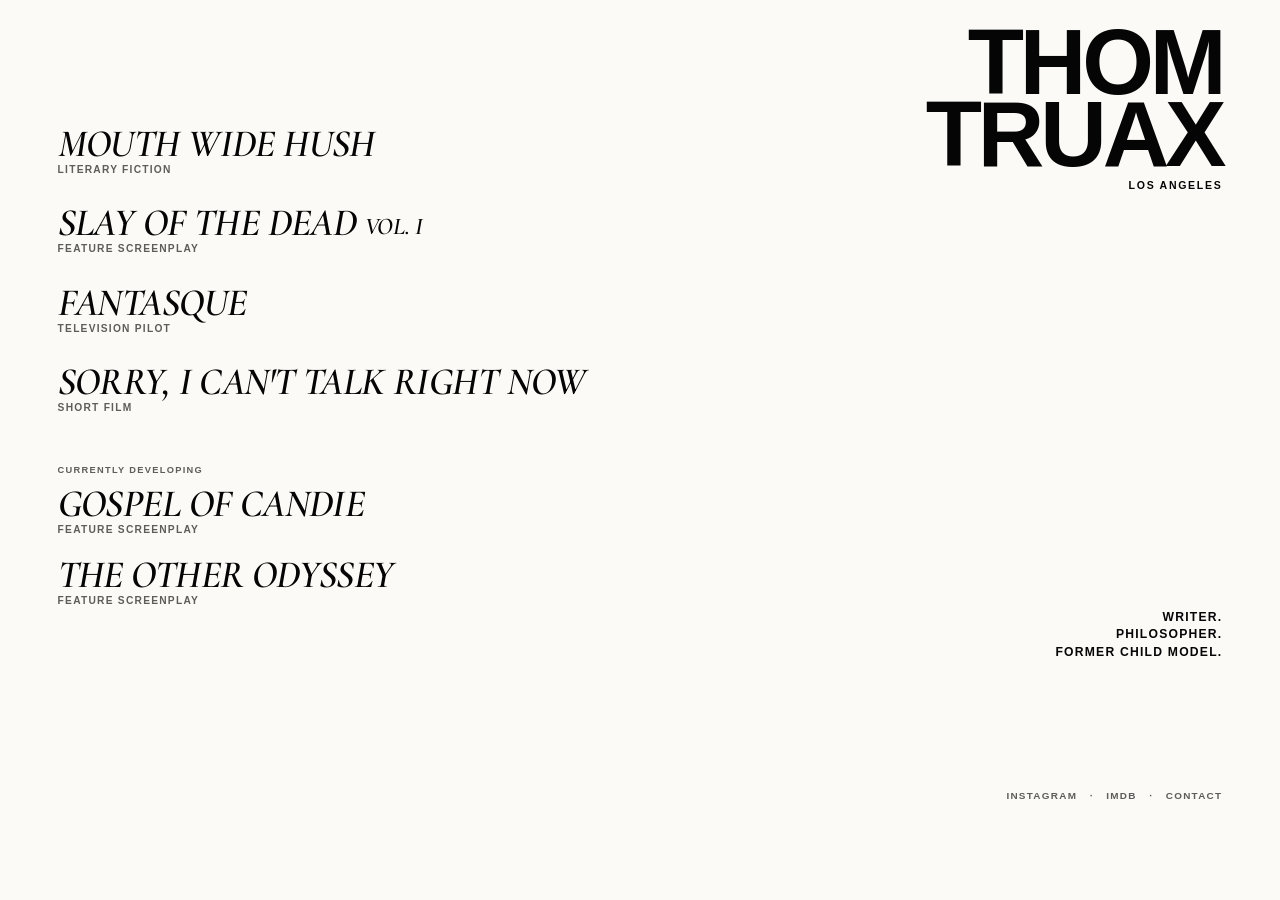
==== commit b5309387: "push" ====
--- a/index.html
+++ b/index.html
@@ -58,6 +58,7 @@
                     <p class="development-label">Currently Developing</p>
                     <a class="no-mercy-link" href="no-mercy.html">
                         <span class="title">GOSPEL OF CANDIE</span>
+                        <span class="medium">Feature Screenplay</span>
                     </a>
                     <a class="other-odyssey-link" href="the-other-odyssey.html">
                         <span class="title">THE OTHER ODYSSEY</span>
--- a/style.css
+++ b/style.css
@@ -19,7 +19,7 @@
     --eggplant-cursor:url("data:image/svg+xml,%3Csvg xmlns='http://www.w3.org/2000/svg' width='40' height='40' viewBox='0 0 40 40'%3E%3Cpath d='M21 8 C18 9 15 11 12 14 C6 20 5 29 10 34 C15 39 24 37 30 31 C34 27 36 23 35 18 C34 13 27 6 21 8 Z' fill='%235b2a86'/%3E%3Cpath d='M16 13 C10 18 8 27 12 31 C16 35 25 33 30 27 C32 25 33 22 33 20 C30 24 27 28 22 31 C17 34 13 33 11 30 C8 25 10 18 16 13 Z' fill='%238a4fc4' opacity='.95'/%3E%3Cpath d='M21 9 C22 5 25 3 29 4 C28 7 26 9 23 10 C26 9 30 9 34 12 C30 14 26 14 23 11 C24 14 23 17 20 20 C18 16 18 12 21 9 Z' fill='%23418a39'/%3E%3Cpath d='M25 4 C26 6 25 9 22 11' stroke='%23b5d74a' stroke-width='1.6' fill='none' stroke-linecap='round'/%3E%3C/svg%3E") 10 30;
     --moon-cursor:url("assets/moon-cursor.png") 32 32;
     --trireme-cursor:url("data:image/svg+xml,%3Csvg xmlns='http://www.w3.org/2000/svg' width='38' height='26' viewBox='0 0 38 26'%3E%3Cg fill='%23050505'%3E%3Cpath d='M18 1h1.5v15H18z'/%3E%3Cpath d='M17 3 7 14h10zM20.5 4v10h9z'/%3E%3Cpath d='M3 16h31l-4 6H8z'/%3E%3Cpath d='m3 17-3 2 7 .5z'/%3E%3Cpath d='m10 20-6 5h2l6-5zm5 0-5 6h2l5-6zm5 0-3 6h2l3-6zm5 0-1 6h2l1-6zm5 0 2 5h2l-2-5z'/%3E%3C/g%3E%3C/svg%3E") 4 19;
-    --horse-cursor:url("data:image/svg+xml,%3Csvg xmlns='http://www.w3.org/2000/svg' width='42' height='42' viewBox='0 0 42 42'%3E%3Cpath d='M13 5 18 11C22 8 27 8 31 11L36 6 35 17C39 23 36 33 29 38H18C12 34 9 27 11 20Z' fill='%23120b07' stroke='%23f3dfb5' stroke-width='1.3' stroke-linejoin='round'/%3E%3Cpath d='M14 6 12 1 19 10M32 10 38 2 36 15' fill='%23120b07' stroke='%23f3dfb5' stroke-width='1.3' stroke-linejoin='round'/%3E%3Cpath d='M19 29C22 32 27 32 30 29M17 18l5 1M29 19l4-1' fill='none' stroke='%23f3dfb5' stroke-width='1.2' stroke-linecap='round'/%3E%3Ccircle cx='20' cy='20' r='1.4' fill='%23d59642'/%3E%3Ccircle cx='30' cy='20' r='1.4' fill='%23d59642'/%3E%3C/svg%3E") 21 20;
+    --horse-cursor:url("data:image/svg+xml,%3Csvg xmlns='http://www.w3.org/2000/svg' width='56' height='36' viewBox='0 0 56 36'%3E%3Cg fill='%23120b07' stroke='%23f3dfb5' stroke-width='1' stroke-linejoin='round'%3E%3Cpath d='M13 14C18 8 30 8 37 12L40 8 46 6 51 9 48 13 42 13 39 18C35 22 24 23 16 19Z'/%3E%3Cpath d='M15 15C10 10 6 12 2 7 5 15 8 18 15 19Z'/%3E%3Cpath d='m45 7 1-4 3 4m-7 2-1-4 4 2'/%3E%3Cpath d='m18 19-9 11H5l9-14zm7 3 5 12h4l-5-14zm10-3 12 8-2 3-13-8zm-18-2L6 22l-2-3 12-7z'/%3E%3C/g%3E%3Ccircle cx='47' cy='9.5' r='1' fill='%23d59642'/%3E%3Cpath d='M10 14C7 11 4 12 1 9' fill='none' stroke='%23120b07' stroke-width='2' stroke-linecap='round'/%3E%3C/svg%3E") 27 18;
 }
 
 *,
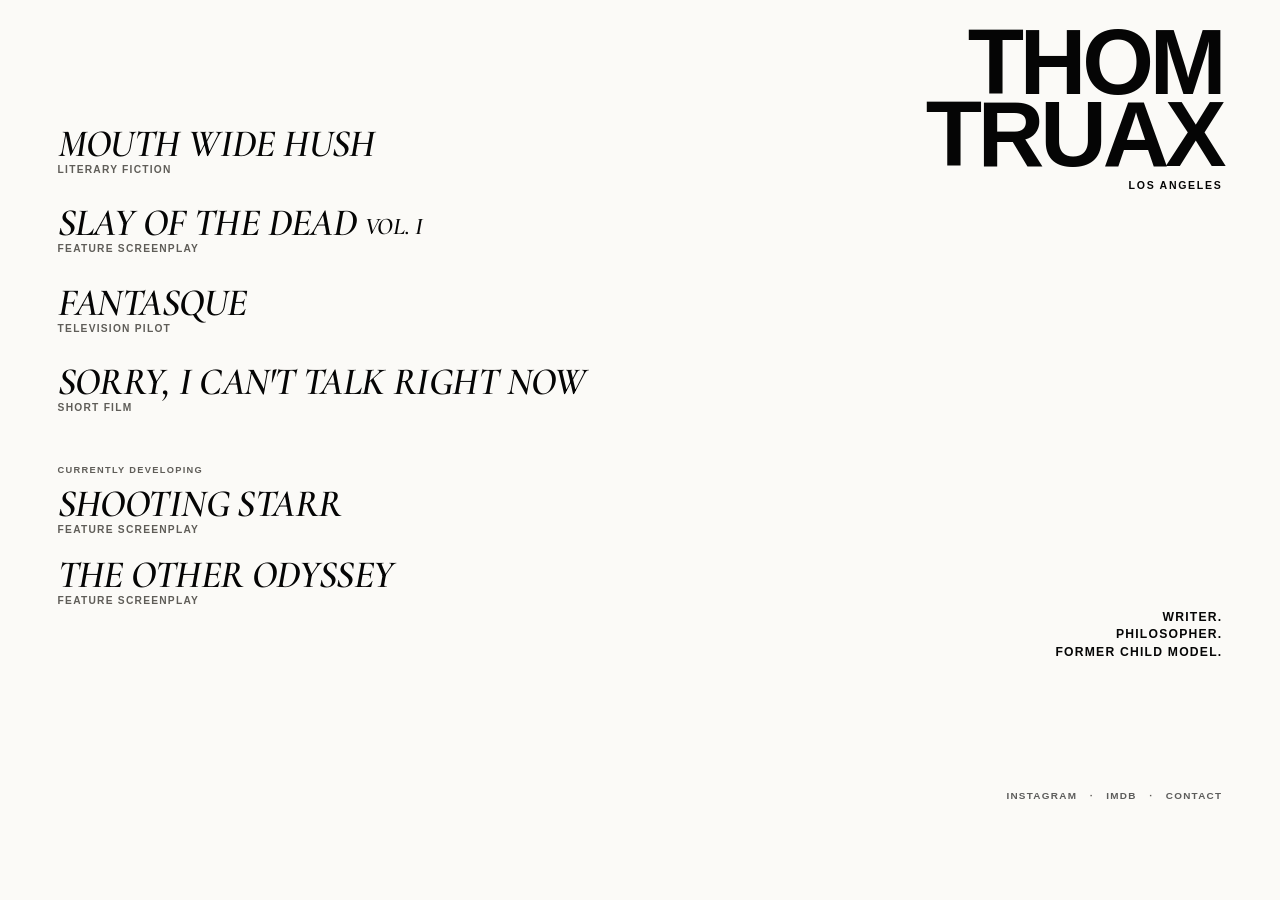
==== commit 038bfbee: "starr" ====
--- a/index.html
+++ b/index.html
@@ -57,7 +57,7 @@
                 <li class="current-development">
                     <p class="development-label">Currently Developing</p>
                     <a class="no-mercy-link" href="no-mercy.html">
-                        <span class="title">GOSPEL OF CANDIE</span>
+                        <span class="title">SHOOTING STARR</span>
                         <span class="medium">Feature Screenplay</span>
                     </a>
                     <a class="other-odyssey-link" href="the-other-odyssey.html">
--- a/style.css
+++ b/style.css
@@ -19,7 +19,7 @@
     --eggplant-cursor:url("data:image/svg+xml,%3Csvg xmlns='http://www.w3.org/2000/svg' width='40' height='40' viewBox='0 0 40 40'%3E%3Cpath d='M21 8 C18 9 15 11 12 14 C6 20 5 29 10 34 C15 39 24 37 30 31 C34 27 36 23 35 18 C34 13 27 6 21 8 Z' fill='%235b2a86'/%3E%3Cpath d='M16 13 C10 18 8 27 12 31 C16 35 25 33 30 27 C32 25 33 22 33 20 C30 24 27 28 22 31 C17 34 13 33 11 30 C8 25 10 18 16 13 Z' fill='%238a4fc4' opacity='.95'/%3E%3Cpath d='M21 9 C22 5 25 3 29 4 C28 7 26 9 23 10 C26 9 30 9 34 12 C30 14 26 14 23 11 C24 14 23 17 20 20 C18 16 18 12 21 9 Z' fill='%23418a39'/%3E%3Cpath d='M25 4 C26 6 25 9 22 11' stroke='%23b5d74a' stroke-width='1.6' fill='none' stroke-linecap='round'/%3E%3C/svg%3E") 10 30;
     --moon-cursor:url("assets/moon-cursor.png") 32 32;
     --trireme-cursor:url("data:image/svg+xml,%3Csvg xmlns='http://www.w3.org/2000/svg' width='38' height='26' viewBox='0 0 38 26'%3E%3Cg fill='%23050505'%3E%3Cpath d='M18 1h1.5v15H18z'/%3E%3Cpath d='M17 3 7 14h10zM20.5 4v10h9z'/%3E%3Cpath d='M3 16h31l-4 6H8z'/%3E%3Cpath d='m3 17-3 2 7 .5z'/%3E%3Cpath d='m10 20-6 5h2l6-5zm5 0-5 6h2l5-6zm5 0-3 6h2l3-6zm5 0-1 6h2l1-6zm5 0 2 5h2l-2-5z'/%3E%3C/g%3E%3C/svg%3E") 4 19;
-    --horse-cursor:url("data:image/svg+xml,%3Csvg xmlns='http://www.w3.org/2000/svg' width='56' height='36' viewBox='0 0 56 36'%3E%3Cg fill='%23120b07' stroke='%23f3dfb5' stroke-width='1' stroke-linejoin='round'%3E%3Cpath d='M13 14C18 8 30 8 37 12L40 8 46 6 51 9 48 13 42 13 39 18C35 22 24 23 16 19Z'/%3E%3Cpath d='M15 15C10 10 6 12 2 7 5 15 8 18 15 19Z'/%3E%3Cpath d='m45 7 1-4 3 4m-7 2-1-4 4 2'/%3E%3Cpath d='m18 19-9 11H5l9-14zm7 3 5 12h4l-5-14zm10-3 12 8-2 3-13-8zm-18-2L6 22l-2-3 12-7z'/%3E%3C/g%3E%3Ccircle cx='47' cy='9.5' r='1' fill='%23d59642'/%3E%3Cpath d='M10 14C7 11 4 12 1 9' fill='none' stroke='%23120b07' stroke-width='2' stroke-linecap='round'/%3E%3C/svg%3E") 27 18;
+    --cowboy-hat-cursor:url("data:image/svg+xml,%3Csvg xmlns='http://www.w3.org/2000/svg' width='36' height='26' viewBox='0 0 36 26'%3E%3Cg stroke='%23d6a15f' stroke-width='1.2' stroke-linejoin='round'%3E%3Cpath d='M9 15C10 11 11 6 14 3C16 4 20 4 22 3C25 6 26 11 27 15C23 18 13 18 9 15Z' fill='%23301d12'/%3E%3Cpath d='M10 13C14 15 22 15 26 13L27 16C22 18 14 18 9 16Z' fill='%23905b31'/%3E%3Cpath d='M2 16C8 18 12 17 18 16C24 17 28 18 34 16C33 22 27 24 18 23C9 24 3 22 2 16Z' fill='%2323160f'/%3E%3C/g%3E%3Cpath d='M13 7C15 8 21 8 23 7' fill='none' stroke='%23f1d2a0' stroke-width='.8' opacity='.65'/%3E%3C/svg%3E") 18 17;
 }
 
 *,
@@ -153,8 +153,8 @@
     min-height:100svh;
     overflow:hidden;
     background:
-        url("assets/other-odyssey-goddess-decay.png?v=4") center center / clamp(40rem,55vw,55rem) auto repeat,
-        #d8c5a6;
+        url("assets/other-odyssey-hero-still.jpg?v=2") center center / cover no-repeat,
+        #bbb7a9;
     color:#17130f;
 }
 
@@ -164,8 +164,8 @@
     inset:0;
     z-index:0;
     background:
-        radial-gradient(ellipse 48% 20% at 50% 17%,rgba(250,246,236,.9) 0%,rgba(250,246,236,.68) 46%,rgba(250,246,236,.18) 78%,transparent 100%),
-        linear-gradient(180deg,rgba(247,239,222,.2),rgba(247,239,222,.04) 58%);
+        radial-gradient(ellipse 49% 21% at 50% 17%,rgba(250,246,236,.94) 0%,rgba(250,246,236,.76) 48%,rgba(250,246,236,.22) 80%,transparent 100%),
+        linear-gradient(180deg,rgba(242,236,224,.16),rgba(12,14,12,.08) 58%,rgba(7,8,7,.18));
     pointer-events:none;
 }
 
@@ -216,9 +216,35 @@
     letter-spacing:.18em;
 }
 
+.other-odyssey-tagline{
+    position:absolute;
+    left:50%;
+    bottom:clamp(2rem,5vh,4.5rem);
+    width:min(88vw,36rem);
+    color:rgba(255,249,239,.92);
+    font-size:clamp(1.05rem,2vw,1.55rem);
+    font-style:italic;
+    font-weight:500;
+    letter-spacing:.035em;
+    line-height:1.2;
+    text-align:center;
+    text-shadow:0 1px 10px rgba(0,0,0,.9),0 1px 2px rgba(0,0,0,.9);
+    opacity:0;
+    filter:blur(3px);
+    transform:translate(-50%,.45rem);
+    animation:other-odyssey-tagline-arrive 2.8s cubic-bezier(.22,.61,.36,1) 1.15s forwards;
+}
+
+@keyframes other-odyssey-tagline-arrive{
+    to{
+        opacity:.94;
+        filter:blur(0);
+        transform:translate(-50%,0);
+    }
+}
+
 @media (max-width:700px){
     .other-odyssey-page{
-        background-size:40rem auto;
         background-position:center center;
     }
 
@@ -234,6 +260,11 @@
     .other-odyssey-page .project-header h1{
         font-size:clamp(2.55rem,14vw,4.1rem);
         line-height:.86;
+    }
+
+    .other-odyssey-tagline{
+        bottom:2rem;
+        font-size:1.08rem;
     }
 }
 
@@ -761,7 +792,7 @@
 }
 
 .home-page .no-mercy-link{
-    cursor:var(--horse-cursor),pointer;
+    cursor:var(--cowboy-hat-cursor),pointer;
 }
 
 .home-page .other-odyssey-link{
@@ -923,11 +954,11 @@
     overflow:hidden;
     background:#1e1009;
     color:#f4e4c1;
-    cursor:crosshair;
+    cursor:var(--cowboy-hat-cursor),auto;
 }
 
 .no-mercy-page a{
-    cursor:crosshair;
+    cursor:var(--cowboy-hat-cursor),pointer;
 }
 
 .no-mercy-canvas{
@@ -952,15 +983,13 @@
 
 .no-mercy-canvas::before{
     background:
-        linear-gradient(90deg,rgba(31,13,5,.9) 0%,rgba(47,20,7,.68) 27%,rgba(35,14,4,.12) 55%,rgba(14,6,3,.08) 100%),
-        linear-gradient(0deg,rgba(20,8,3,.66) 0%,transparent 38%,rgba(35,14,4,.12) 100%);
+        linear-gradient(90deg,rgba(15,12,10,.84) 0%,rgba(22,18,15,.58) 28%,rgba(18,15,13,.1) 57%,rgba(10,9,8,.06) 100%),
+        linear-gradient(0deg,rgba(12,10,9,.58) 0%,transparent 38%,rgba(14,12,10,.1) 100%);
 }
 
 .no-mercy-canvas::after{
-    opacity:.25;
-    background:
-        repeating-linear-gradient(0deg,rgba(255,241,207,.09) 0 1px,transparent 1px 4px),
-        radial-gradient(ellipse at center,transparent 46%,rgba(0,0,0,.58) 100%);
+    opacity:.34;
+    background:radial-gradient(ellipse at center,transparent 52%,rgba(0,0,0,.46) 100%);
     mix-blend-mode:multiply;
 }
 
@@ -978,7 +1007,7 @@
     display:block;
     object-fit:cover;
     object-position:center center;
-    filter:contrast(1.02) saturate(.92);
+    filter:none;
 }
 
 .no-mercy-nav{
@@ -1025,7 +1054,7 @@
 .no-mercy-title h1{
     margin:0 0 clamp(1.15rem,2vw,1.8rem);
     font-family:var(--sans);
-    font-size:clamp(4.8rem,9.4vw,9.4rem);
+    font-size:clamp(4.7rem,8.7vw,8.7rem);
     font-weight:600;
     letter-spacing:-.035em;
     line-height:.63;
@@ -1059,7 +1088,7 @@
 }
 
 .no-mercy-genre{
-    margin:0 0 clamp(1.75rem,2.8vw,2.6rem);
+    margin:0 0 clamp(1.15rem,1.8vw,1.7rem);
     color:#d3b17a;
     font-family:var(--sans);
     font-size:clamp(.58rem,.72vw,.72rem);
@@ -1068,69 +1097,49 @@
     text-transform:uppercase;
 }
 
+.no-mercy-warning{
+    width:min(100%,32rem);
+    margin:0 auto clamp(1rem,1.55vw,1.4rem);
+    color:#d3b17a;
+    font-family:var(--sans);
+    font-size:clamp(.6rem,.72vw,.74rem);
+    font-weight:800;
+    letter-spacing:.24em;
+    line-height:1.2;
+    text-align:center;
+    text-transform:uppercase;
+    opacity:0;
+    transform:translateY(.35rem);
+    animation:no-mercy-tagline-reveal 1.4s .55s ease forwards;
+}
+
 .no-mercy-logline{
-    margin:0;
-    max-width:27rem;
+    width:min(100%,32rem);
+    margin:0 auto;
     color:#f8e9c9;
-    font-size:clamp(1.32rem,2.25vw,2.15rem);
+    font-size:clamp(1.42rem,2.4vw,2.3rem);
     font-style:italic;
     font-weight:600;
     letter-spacing:-.015em;
     line-height:1.14;
-}
-
-.no-mercy-warning{
-    position:absolute;
-    right:clamp(3rem,7vw,7rem);
-    bottom:clamp(2.7rem,7.5vh,5.5rem);
-    z-index:2;
-    width:min(45vw,38rem);
-    margin:0;
-    color:#f9eacb;
-    font-family:var(--sans);
-    font-size:clamp(.8rem,1.1vw,1.1rem);
-    font-weight:800;
-    letter-spacing:.08em;
     text-align:center;
-    text-shadow:0 .1rem .65rem rgba(0,0,0,.95);
-}
-
-.no-mercy-warning span{
-    display:inline-block;
-    overflow:hidden;
-    white-space:nowrap;
+    text-shadow:0 .12rem 1.2rem rgba(0,0,0,.9);
+    text-transform:uppercase;
+}
+
+.no-mercy-logline span{
+    display:block;
     opacity:0;
-    clip-path:inset(0 100% 0 0);
-    animation:no-mercy-type 2.15s steps(22,end) 1.05s forwards;
-}
-
-.no-mercy-warning span::after{
-    content:"";
-    display:inline-block;
-    height:.9em;
-    margin-left:.18em;
-    border-right:1px solid currentColor;
-    transform:translateY(.08em);
-    animation:no-mercy-caret .7s steps(1,end) 1.05s 5 forwards;
-}
-
-@keyframes no-mercy-type{
-    0%{
-        opacity:0;
-        clip-path:inset(0 100% 0 0);
-    }
-    8%{
-        opacity:1;
-    }
-    100%{
-        opacity:1;
-        clip-path:inset(0 0 0 0);
-    }
-}
-
-@keyframes no-mercy-caret{
-    0%,49%{opacity:1;}
-    50%,100%{opacity:0;}
+    transform:translateY(.35rem);
+    animation:no-mercy-tagline-reveal 1.4s ease forwards;
+}
+
+.no-mercy-logline span:first-child{
+    animation-delay:1.75s;
+}
+
+.no-mercy-logline span:last-child{
+    animation-delay:3.05s;
 }
 
 .no-mercy-mark{
@@ -1159,12 +1168,12 @@
 
     .no-mercy-canvas::before{
         background:
-            linear-gradient(0deg,rgba(18,8,4,.94) 0%,rgba(24,10,4,.76) 35%,rgba(22,9,4,.08) 66%,rgba(14,6,3,.32) 100%),
-            linear-gradient(90deg,rgba(19,8,4,.3),transparent 65%);
+            linear-gradient(0deg,rgba(13,11,10,.94) 0%,rgba(18,15,13,.72) 35%,rgba(16,14,12,.06) 66%,rgba(10,9,8,.28) 100%),
+            linear-gradient(90deg,rgba(15,12,10,.24),transparent 65%);
     }
 
     .no-mercy-image img{
-        object-position:62% center;
+        object-position:75% center;
     }
 
     .no-mercy-title{
@@ -1177,7 +1186,7 @@
 
     .no-mercy-title h1{
         margin-bottom:1.25rem;
-        font-size:clamp(4.15rem,20vw,5.7rem);
+        font-size:clamp(3.5rem,17vw,5.7rem);
         line-height:.63;
     }
 
@@ -1187,36 +1196,25 @@
     }
 
     .no-mercy-genre{
-        margin-bottom:1.15rem;
+        margin-bottom:.9rem;
         font-size:.56rem;
+    }
+
+    .no-mercy-warning{
+        margin-bottom:.85rem;
+        font-size:.58rem;
     }
 
     .no-mercy-logline{
         font-size:clamp(1.42rem,7vw,1.85rem);
     }
 
-    .no-mercy-warning{
-        top:38%;
-        right:auto;
-        bottom:auto;
-        left:50%;
-        width:94vw;
-        font-size:.74rem;
-        letter-spacing:.07em;
-        transform:translateX(-50%);
-    }
-}
-
-@media (prefers-reduced-motion:reduce){
-    .no-mercy-warning span{
+}
+
+@keyframes no-mercy-tagline-reveal{
+    to{
         opacity:1;
-        clip-path:none;
-        animation:none;
-    }
-
-    .no-mercy-warning span::after{
-        display:none;
-        animation:none;
+        transform:translateY(0);
     }
 }
 
@@ -3063,6 +3061,18 @@
         transform:none;
     }
 
+    .other-odyssey-tagline{
+        opacity:.94;
+        filter:none;
+        transform:translate(-50%,0);
+    }
+
+    .no-mercy-warning,
+    .no-mercy-logline span{
+        opacity:1;
+        transform:none;
+    }
+
     .slay-nebula-energy,
     .slay-current,
     .slay-neon-breath,
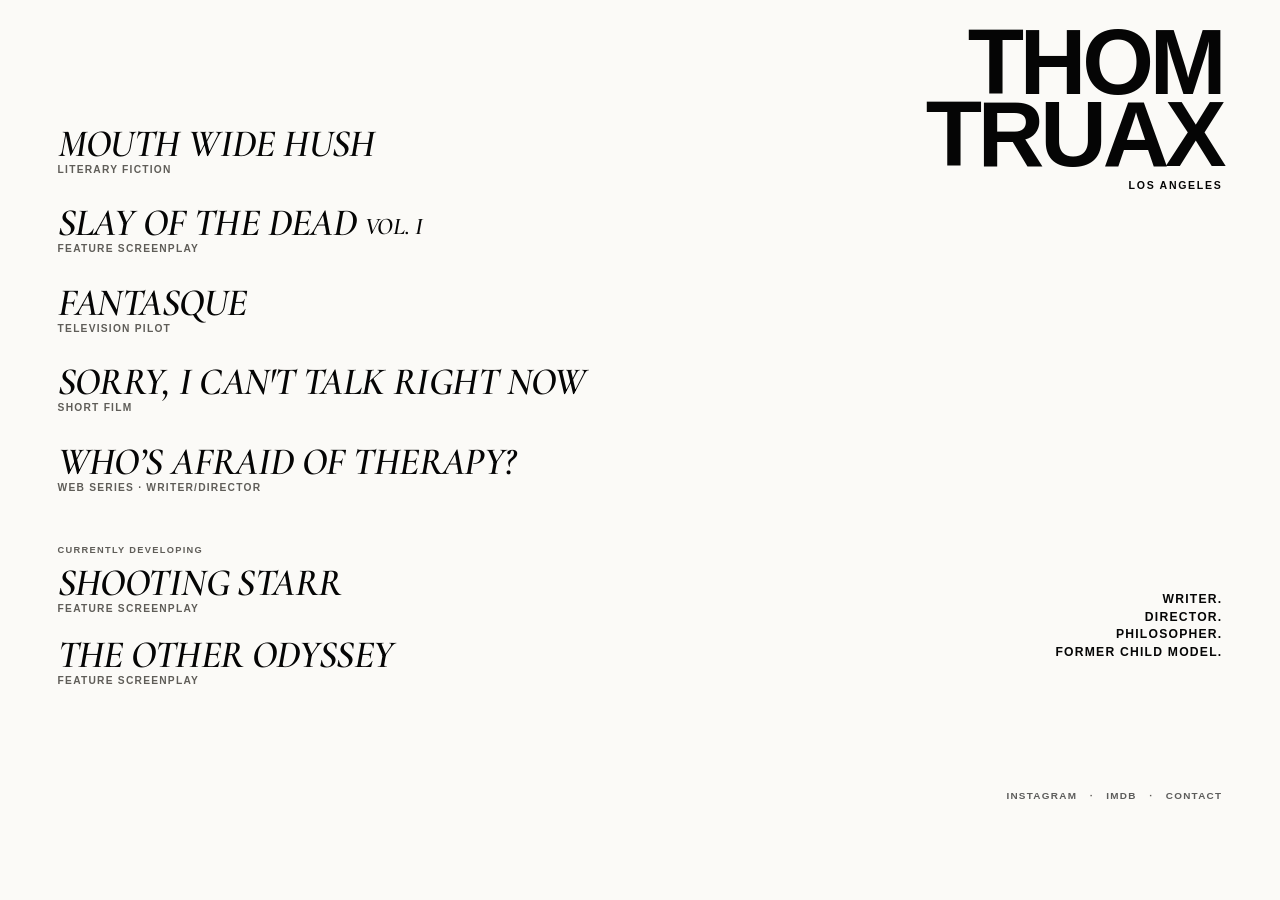
==== commit 5de5740d: "Add Who’s Afraid of Therapy directing work" ====
--- a/index.html
+++ b/index.html
@@ -12,7 +12,7 @@
     <link rel="preconnect" href="https://fonts.gstatic.com" crossorigin>
     <link href="https://fonts.googleapis.com/css2?family=Cormorant+Garamond:wght@400;500;600;700&display=swap" rel="stylesheet">
 
-    <link rel="stylesheet" href="style.css">
+    <link rel="stylesheet" href="style.css?v=20260812-sheriff-star">
 </head>
 
 <body class="home-page">
@@ -54,6 +54,13 @@
                     </a>
                 </li>
 
+                <li>
+                    <a class="therapy-link" href="whos-afraid-of-therapy.html">
+                        <span class="title">WHO’S AFRAID OF THERAPY?</span>
+                        <span class="medium">Web Series · Writer/Director</span>
+                    </a>
+                </li>
+
                 <li class="current-development">
                     <p class="development-label">Currently Developing</p>
                     <a class="no-mercy-link" href="no-mercy.html">
@@ -73,6 +80,7 @@
         <section class="about">
             <p>
                 Writer.<br>
+                Director.<br>
                 Philosopher.<br>
                 Former Child Model.
             </p>
--- a/style.css
+++ b/style.css
@@ -19,7 +19,7 @@
     --eggplant-cursor:url("data:image/svg+xml,%3Csvg xmlns='http://www.w3.org/2000/svg' width='40' height='40' viewBox='0 0 40 40'%3E%3Cpath d='M21 8 C18 9 15 11 12 14 C6 20 5 29 10 34 C15 39 24 37 30 31 C34 27 36 23 35 18 C34 13 27 6 21 8 Z' fill='%235b2a86'/%3E%3Cpath d='M16 13 C10 18 8 27 12 31 C16 35 25 33 30 27 C32 25 33 22 33 20 C30 24 27 28 22 31 C17 34 13 33 11 30 C8 25 10 18 16 13 Z' fill='%238a4fc4' opacity='.95'/%3E%3Cpath d='M21 9 C22 5 25 3 29 4 C28 7 26 9 23 10 C26 9 30 9 34 12 C30 14 26 14 23 11 C24 14 23 17 20 20 C18 16 18 12 21 9 Z' fill='%23418a39'/%3E%3Cpath d='M25 4 C26 6 25 9 22 11' stroke='%23b5d74a' stroke-width='1.6' fill='none' stroke-linecap='round'/%3E%3C/svg%3E") 10 30;
     --moon-cursor:url("assets/moon-cursor.png") 32 32;
     --trireme-cursor:url("data:image/svg+xml,%3Csvg xmlns='http://www.w3.org/2000/svg' width='38' height='26' viewBox='0 0 38 26'%3E%3Cg fill='%23050505'%3E%3Cpath d='M18 1h1.5v15H18z'/%3E%3Cpath d='M17 3 7 14h10zM20.5 4v10h9z'/%3E%3Cpath d='M3 16h31l-4 6H8z'/%3E%3Cpath d='m3 17-3 2 7 .5z'/%3E%3Cpath d='m10 20-6 5h2l6-5zm5 0-5 6h2l5-6zm5 0-3 6h2l3-6zm5 0-1 6h2l1-6zm5 0 2 5h2l-2-5z'/%3E%3C/g%3E%3C/svg%3E") 4 19;
-    --cowboy-hat-cursor:url("data:image/svg+xml,%3Csvg xmlns='http://www.w3.org/2000/svg' width='36' height='26' viewBox='0 0 36 26'%3E%3Cg stroke='%23d6a15f' stroke-width='1.2' stroke-linejoin='round'%3E%3Cpath d='M9 15C10 11 11 6 14 3C16 4 20 4 22 3C25 6 26 11 27 15C23 18 13 18 9 15Z' fill='%23301d12'/%3E%3Cpath d='M10 13C14 15 22 15 26 13L27 16C22 18 14 18 9 16Z' fill='%23905b31'/%3E%3Cpath d='M2 16C8 18 12 17 18 16C24 17 28 18 34 16C33 22 27 24 18 23C9 24 3 22 2 16Z' fill='%2323160f'/%3E%3C/g%3E%3Cpath d='M13 7C15 8 21 8 23 7' fill='none' stroke='%23f1d2a0' stroke-width='.8' opacity='.65'/%3E%3C/svg%3E") 18 17;
+    --sheriff-star-cursor:url("data:image/svg+xml,%3Csvg xmlns='http://www.w3.org/2000/svg' width='36' height='36' viewBox='0 0 36 36'%3E%3Cpath d='M18 1L22 10L33 5L27 15L35 25L24 23L18 35L12 23L1 25L9 15L3 5L14 10Z' fill='%23d6a15f' stroke='%23301d12' stroke-width='1.7' stroke-linejoin='round'/%3E%3Ccircle cx='18' cy='18' r='7.2' fill='%23f2cf8a' stroke='%23301d12' stroke-width='1.4'/%3E%3Cpath d='M18 12.8L19.6 16.2L23.3 16.6L20.6 19.2L21.3 22.9L18 21.1L14.7 22.9L15.4 19.2L12.7 16.6L16.4 16.2Z' fill='%23774420'/%3E%3Ccircle cx='18' cy='2.8' r='1' fill='%23f8e4b6'/%3E%3Ccircle cx='31.5' cy='7.2' r='1' fill='%23f8e4b6'/%3E%3Ccircle cx='33.1' cy='24.3' r='1' fill='%23f8e4b6'/%3E%3Ccircle cx='18' cy='32.6' r='1' fill='%23f8e4b6'/%3E%3Ccircle cx='2.9' cy='24.3' r='1' fill='%23f8e4b6'/%3E%3Ccircle cx='4.5' cy='7.2' r='1' fill='%23f8e4b6'/%3E%3C/svg%3E") 18 18;
 }
 
 *,
@@ -792,7 +792,7 @@
 }
 
 .home-page .no-mercy-link{
-    cursor:var(--cowboy-hat-cursor),pointer;
+    cursor:var(--sheriff-star-cursor),pointer;
 }
 
 .home-page .other-odyssey-link{
@@ -954,11 +954,11 @@
     overflow:hidden;
     background:#1e1009;
     color:#f4e4c1;
-    cursor:var(--cowboy-hat-cursor),auto;
+    cursor:var(--sheriff-star-cursor),auto;
 }
 
 .no-mercy-page a{
-    cursor:var(--cowboy-hat-cursor),pointer;
+    cursor:var(--sheriff-star-cursor),pointer;
 }
 
 .no-mercy-canvas{
